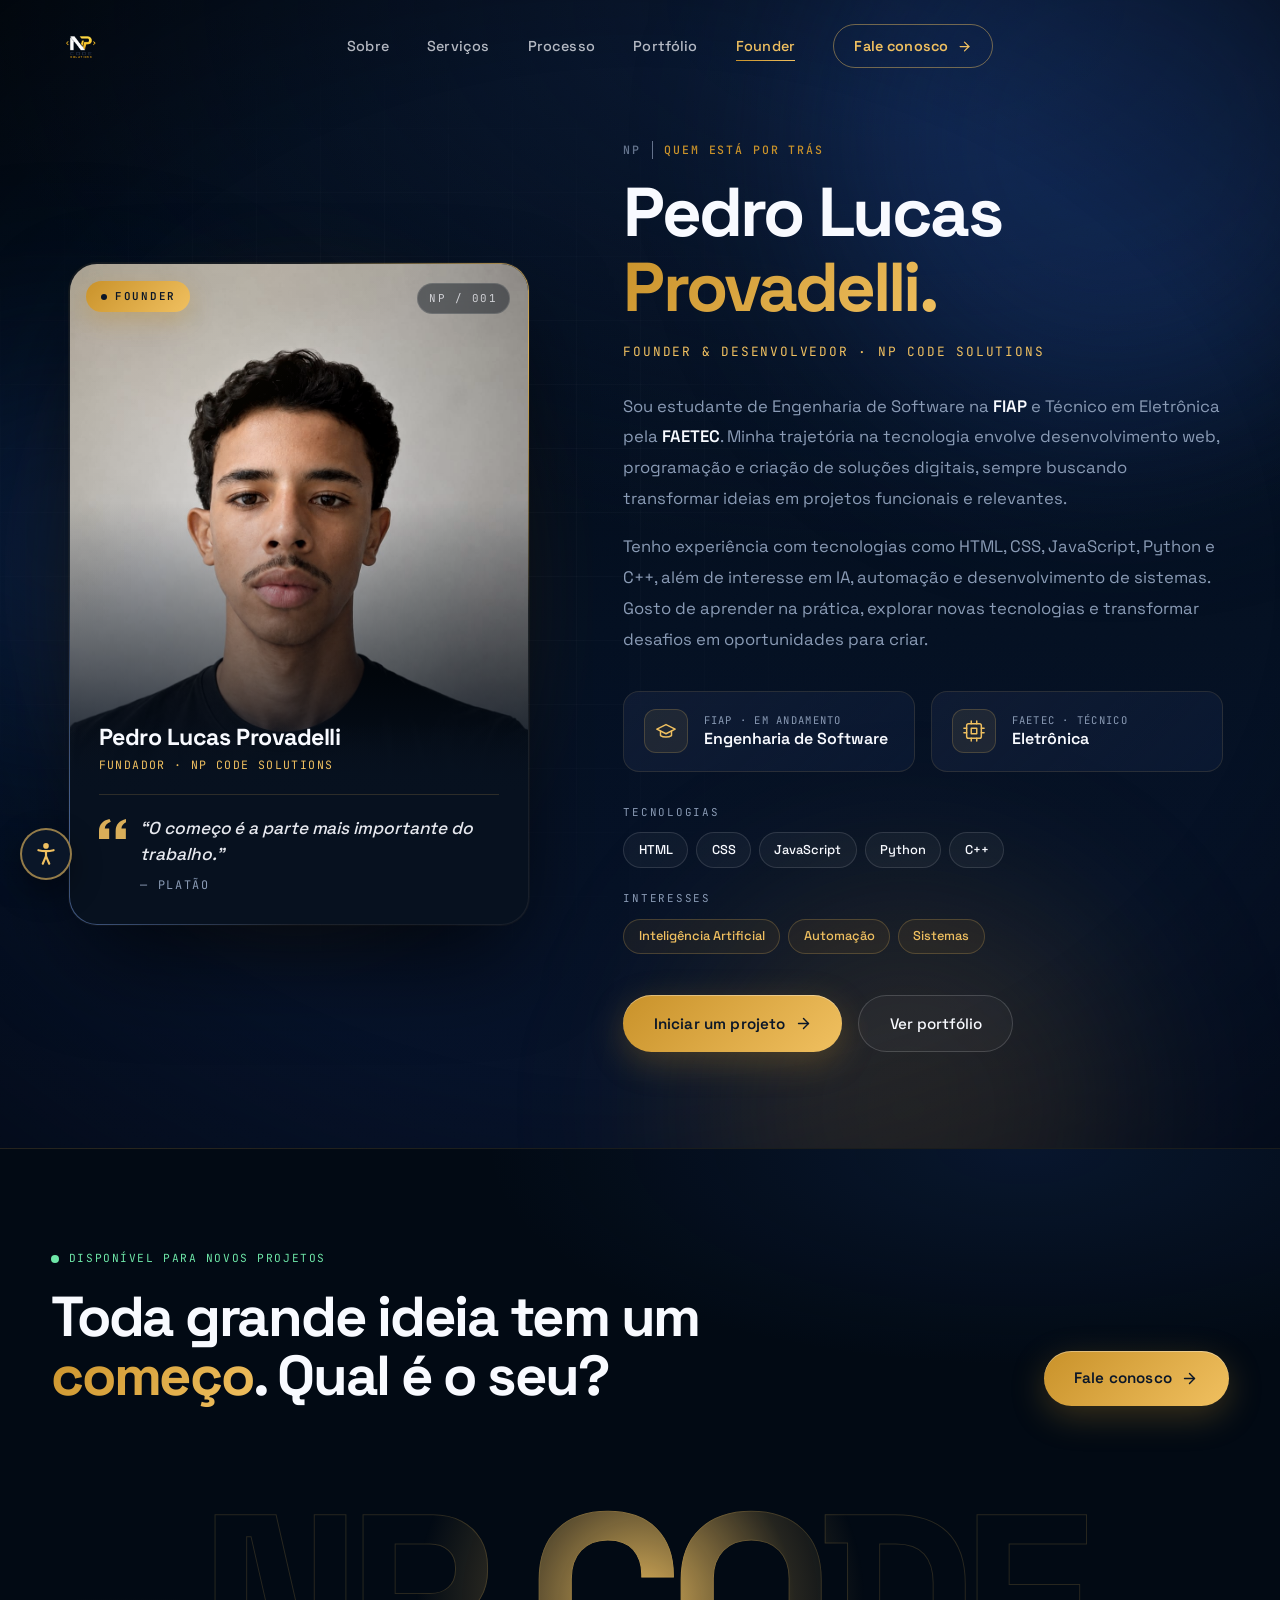
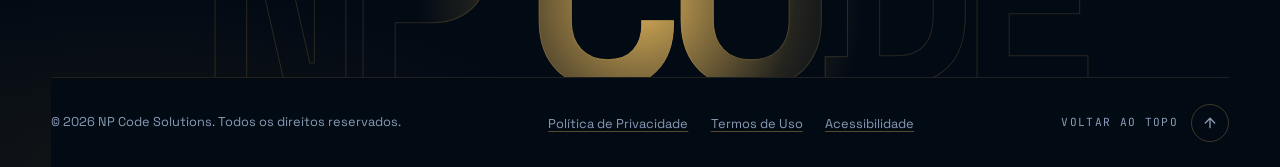
==== fundador.html @ f4e3efef "Adição da aba do fundador da marca" ====
<!DOCTYPE html>
<html lang="pt-BR">
<head>
  <meta charset="UTF-8" />
  <meta name="viewport" content="width=device-width, initial-scale=1.0" />
  <title>Founder | NP Code Solutions</title>
  <meta name="description" content="Conheça Pedro Lucas Provadelli, fundador da NP Code Solutions: estudante de Engenharia de Software na FIAP e Técnico em Eletrônica pela FAETEC." />
  <link rel="canonical" href="https://www.npcodesolutions.com.br/fundador.html" />
  <meta property="og:type" content="profile" />
  <meta property="og:locale" content="pt_BR" />
  <meta property="og:site_name" content="NP Code Solutions" />
  <meta property="og:url" content="https://www.npcodesolutions.com.br/fundador.html" />
  <meta property="og:title" content="Founder | NP Code Solutions" />
  <meta property="og:description" content="Pedro Lucas Provadelli, fundador da NP Code Solutions." />
  <meta property="og:image" content="https://www.npcodesolutions.com.br/assets/pedro.png" />
  <link rel="icon" type="image/png" href="assets/logo.png">
  <link rel="preconnect" href="https://fonts.googleapis.com" />
  <link rel="preconnect" href="https://fonts.gstatic.com" crossorigin />
  <link href="https://fonts.googleapis.com/css2?family=JetBrains+Mono:wght@400;500;600&family=Space+Grotesk:wght@300;400;500;600;700&display=swap" rel="stylesheet" />
  <meta name="theme-color" content="#020a14" />
  <link rel="stylesheet" href="style.css" />
  <script>
    /* Applies saved accessibility preferences before first paint (no flash). */
    (function () {
      try {
        var p = JSON.parse(localStorage.getItem('np-a11y') || '{}');
        var h = document.documentElement;
        if (p.scale) h.style.fontSize = p.scale + '%';
        ['contrast', 'motion', 'links', 'readable'].forEach(function (k) { if (p[k]) h.classList.add('a11y-' + k); });
      } catch (e) {}
    })();
  </script>
</head>
<body>
  <a href="#conteudo" class="skip-link">Pular para o conteúdo principal</a>

  <!-- NAV -->
  <nav id="siteNav" aria-label="Navegação principal">
    <div class="container nav-inner">
      <a href="index.html" class="nav-logo" aria-label="NP Code Solutions, página inicial">
        <img src="assets/logo branca.png" alt="" />
      </a>
      <ul class="nav-links">
        <li><a href="index.html#sobre">Sobre</a></li>
        <li><a href="index.html#servicos">Serviços</a></li>
        <li><a href="index.html#processo">Processo</a></li>
        <li><a href="index.html#portfolio">Portfólio</a></li>
        <li><a href="fundador.html" class="active" aria-current="page">Founder</a></li>
        <li>
          <a href="index.html#contato" class="nav-cta">
            Fale conosco
            <svg viewBox="0 0 24 24" fill="none" stroke="currentColor" stroke-width="2" stroke-linecap="round" stroke-linejoin="round" aria-hidden="true"><line x1="5" y1="12" x2="19" y2="12"/><polyline points="12 5 19 12 12 19"/></svg>
          </a>
        </li>
      </ul>
      <div class="nav-right">
        <button type="button" class="hamburger" id="hamburger" aria-label="Abrir menu" aria-expanded="false" aria-controls="mobileMenu">
          <span aria-hidden="true"></span><span aria-hidden="true"></span><span aria-hidden="true"></span>
        </button>
      </div>
    </div>
  </nav>

  <!-- MOBILE MENU -->
  <div class="mobile-menu" id="mobileMenu" role="dialog" aria-modal="true" aria-label="Menu de navegação">
    <a href="index.html#sobre" class="mob-link">Sobre</a>
    <a href="index.html#servicos" class="mob-link">Serviços</a>
    <a href="index.html#processo" class="mob-link">Processo</a>
    <a href="index.html#portfolio" class="mob-link">Portfólio</a>
    <a href="fundador.html" class="mob-link" aria-current="page">Founder</a>
    <a href="index.html#contato" class="mob-link mob-cta">Contato</a>
  </div>

  <main id="conteudo" tabindex="-1">
    <section class="founder" id="inicio" aria-labelledby="founderName">
      <div class="hero-bg" aria-hidden="true">
        <span class="blob blob-1"></span>
        <span class="blob blob-2"></span>
        <span class="blob blob-3"></span>
        <span class="hero-grid"></span>
        <span class="hero-noise"></span>
      </div>

      <div class="container founder-grid">
        <!-- Portrait card -->
        <div class="fd-card-wrap h-anim" id="fdCardWrap">
          <figure class="fd-card" id="fdCard">
            <div class="fd-photo">
              <img src="assets/pedro.png" alt="Retrato de Pedro Lucas Provadelli, fundador da NP Code Solutions" width="1086" height="1448" fetchpriority="high" />
              <span class="fd-shine" aria-hidden="true"></span>
            </div>
            <span class="fd-badge"><i aria-hidden="true"></i>Founder</span>
            <span class="fd-mono" aria-hidden="true">NP / 001</span>
            <figcaption class="fd-body">
              <span class="fd-plate">
                <strong>Pedro Lucas Provadelli</strong>
                <span>Fundador · NP Code Solutions</span>
              </span>
              <blockquote class="fd-quote">
                <svg class="fd-quote-mark" aria-hidden="true" focusable="false" viewBox="0 0 32 24" fill="currentColor"><path d="M0 24V14.4C0 6.6 4.3 1.8 12.4 0l1.5 3.2C9.3 4.7 7.1 7.6 6.8 11.2H12V24H0Zm19.6 0V14.4C19.6 6.6 23.9 1.8 32 0l1.5 3.2c-4.6 1.5-6.8 4.4-7.1 8H31.6V24H19.6Z"/></svg>
                <p>“O começo é a parte mais importante do trabalho.”</p>
                <cite>— Platão</cite>
              </blockquote>
            </figcaption>
          </figure>
        </div>

        <!-- Bio -->
        <div class="fd-text">
          <span class="section-label h-anim"><b>NP</b> Quem está por trás</span>
          <h1 id="founderName">
            <span class="line"><span>Pedro Lucas</span></span>
            <span class="line"><span><em class="gold">Provadelli.</em></span></span>
          </h1>
          <p class="fd-role h-anim">Founder &amp; Desenvolvedor · NP Code Solutions</p>

          <div class="fd-bio h-anim">
            <p>Sou estudante de Engenharia de Software na <strong>FIAP</strong> e Técnico em Eletrônica pela <strong>FAETEC</strong>. Minha trajetória na tecnologia envolve desenvolvimento web, programação e criação de soluções digitais, sempre buscando transformar ideias em projetos funcionais e relevantes.</p>
            <p>Tenho experiência com tecnologias como HTML, CSS, JavaScript, Python e C++, além de interesse em IA, automação e desenvolvimento de sistemas. Gosto de aprender na prática, explorar novas tecnologias e transformar desafios em oportunidades para criar.</p>
          </div>

          <ul class="fd-creds h-anim" aria-label="Formação">
            <li class="fd-cred spot">
              <span class="fd-cred-icon" aria-hidden="true"><svg viewBox="0 0 24 24" fill="none" stroke="currentColor" stroke-width="1.6" stroke-linecap="round" stroke-linejoin="round"><path d="M22 10 12 5 2 10l10 5 10-5z"/><path d="M6 12v5c3 2 9 2 12 0v-5"/></svg></span>
              <span>
                <small>FIAP · Em andamento</small>
                <strong>Engenharia de Software</strong>
              </span>
            </li>
            <li class="fd-cred spot">
              <span class="fd-cred-icon" aria-hidden="true"><svg viewBox="0 0 24 24" fill="none" stroke="currentColor" stroke-width="1.6" stroke-linecap="round" stroke-linejoin="round"><rect x="4" y="4" width="16" height="16" rx="2"/><rect x="9" y="9" width="6" height="6"/><path d="M9 1v3M15 1v3M9 20v3M15 20v3M20 9h3M20 14h3M1 9h3M1 14h3"/></svg></span>
              <span>
                <small>FAETEC · Técnico</small>
                <strong>Eletrônica</strong>
              </span>
            </li>
          </ul>

          <div class="fd-stack h-anim">
            <div>
              <span class="fd-stack-label" id="fdTechLabel">Tecnologias</span>
              <ul class="fd-tags" aria-labelledby="fdTechLabel">
                <li>HTML</li><li>CSS</li><li>JavaScript</li><li>Python</li><li>C++</li>
              </ul>
            </div>
            <div>
              <span class="fd-stack-label" id="fdInterestLabel">Interesses</span>
              <ul class="fd-tags fd-tags-alt" aria-labelledby="fdInterestLabel">
                <li>Inteligência Artificial</li><li>Automação</li><li>Sistemas</li>
              </ul>
            </div>
          </div>

          <div class="hero-actions fd-actions h-anim">
            <a href="index.html#contato" class="btn-primary magnetic">
              Iniciar um projeto
              <svg viewBox="0 0 24 24" fill="none" stroke="currentColor" stroke-width="2" stroke-linecap="round" stroke-linejoin="round" aria-hidden="true"><line x1="5" y1="12" x2="19" y2="12"/><polyline points="12 5 19 12 12 19"/></svg>
            </a>
            <a href="index.html#portfolio" class="btn-ghost magnetic">Ver portfólio</a>
          </div>
        </div>
      </div>
    </section>
  </main>

  <!-- FOOTER -->
  <footer class="site-footer fd-footer" id="siteFooter">
    <div class="container footer-cta reveal">
      <div>
        <span class="avail"><i aria-hidden="true"></i>Disponível para novos projetos</span>
        <h2>Toda grande ideia tem um <span class="gold">começo</span>. Qual é o seu?</h2>
      </div>
      <a href="index.html#contato" class="btn-primary magnetic">
        Fale conosco
        <svg viewBox="0 0 24 24" fill="none" stroke="currentColor" stroke-width="2" stroke-linecap="round" stroke-linejoin="round" aria-hidden="true"><line x1="5" y1="12" x2="19" y2="12"/><polyline points="12 5 19 12 12 19"/></svg>
      </a>
    </div>

    <div class="footer-wordmark" id="footerWordmark" aria-hidden="true">NP CODE</div>

    <div class="container footer-bottom">
      <p class="footer-copy">© 2026 NP Code Solutions. Todos os direitos reservados.</p>
      <ul class="footer-legal">
        <li><a href="index.html#politica-de-privacidade">Política de Privacidade</a></li>
        <li><a href="index.html#termos-de-uso">Termos de Uso</a></li>
        <li><button type="button" class="footer-a11y" data-open-a11y>Acessibilidade</button></li>
      </ul>
      <a href="#inicio" class="to-top">
        Voltar ao topo
        <span class="to-top-icon" aria-hidden="true"><svg aria-hidden="true" focusable="false" viewBox="0 0 24 24" fill="none" stroke="currentColor" stroke-width="2" stroke-linecap="round" stroke-linejoin="round"><line x1="12" y1="19" x2="12" y2="5"/><polyline points="5 12 12 5 19 12"/></svg></span>
      </a>
    </div>
  </footer>

  <!-- ACCESSIBILITY PANEL -->
  <div class="a11y" id="a11y">
    <button type="button" class="a11y-fab" id="a11yToggle" aria-expanded="false" aria-controls="a11yPanel" aria-label="Opções de acessibilidade">
      <svg aria-hidden="true" focusable="false" viewBox="0 0 24 24" fill="none" stroke="currentColor" stroke-width="2" stroke-linecap="round" stroke-linejoin="round"><circle cx="12" cy="4.5" r="1.6" fill="currentColor"/><path d="M5 8.5c2.3.6 4.6.9 7 .9s4.7-.3 7-.9"/><path d="M12 9.4v4.6"/><path d="m9 21 3-7 3 7"/></svg>
    </button>
    <div class="a11y-panel" id="a11yPanel" role="region" aria-labelledby="a11yTitle" hidden>
      <div class="a11y-head">
        <h2 id="a11yTitle">Acessibilidade</h2>
        <button type="button" class="a11y-close" id="a11yClose" aria-label="Fechar opções de acessibilidade">
          <svg aria-hidden="true" focusable="false" viewBox="0 0 24 24" fill="none" stroke="currentColor" stroke-width="2" stroke-linecap="round"><line x1="18" y1="6" x2="6" y2="18"/><line x1="6" y1="6" x2="18" y2="18"/></svg>
        </button>
      </div>
      <div class="a11y-group" role="group" aria-labelledby="a11yFontLabel">
        <span class="a11y-label" id="a11yFontLabel">Tamanho do texto</span>
        <div class="a11y-scale">
          <button type="button" data-a11y-scale="-1" aria-label="Diminuir texto">A−</button>
          <output id="a11yScaleValue" aria-live="polite">100%</output>
          <button type="button" data-a11y-scale="1" aria-label="Aumentar texto">A+</button>
        </div>
      </div>
      <div class="a11y-options">
        <button type="button" class="a11y-opt" data-a11y-toggle="contrast" aria-pressed="false">
          <svg aria-hidden="true" focusable="false" viewBox="0 0 24 24" fill="none" stroke="currentColor" stroke-width="2"><circle cx="12" cy="12" r="9"/><path d="M12 3v18a9 9 0 0 0 0-18z" fill="currentColor"/></svg>
          Alto contraste
        </button>
        <button type="button" class="a11y-opt" data-a11y-toggle="motion" aria-pressed="false">
          <svg aria-hidden="true" focusable="false" viewBox="0 0 24 24" fill="currentColor"><rect x="6" y="5" width="4" height="14" rx="1"/><rect x="14" y="5" width="4" height="14" rx="1"/></svg>
          Pausar animações
        </button>
        <button type="button" class="a11y-opt" data-a11y-toggle="links" aria-pressed="false">
          <svg aria-hidden="true" focusable="false" viewBox="0 0 24 24" fill="none" stroke="currentColor" stroke-width="2" stroke-linecap="round"><path d="M6 4v7a6 6 0 0 0 12 0V4"/><line x1="4" y1="21" x2="20" y2="21"/></svg>
          Destacar links
        </button>
        <button type="button" class="a11y-opt" data-a11y-toggle="readable" aria-pressed="false">
          <svg aria-hidden="true" focusable="false" viewBox="0 0 24 24" fill="none" stroke="currentColor" stroke-width="2" stroke-linecap="round"><polyline points="4 7 4 4 20 4 20 7"/><line x1="9" y1="20" x2="15" y2="20"/><line x1="12" y1="4" x2="12" y2="20"/></svg>
          Fonte legível
        </button>
      </div>
      <button type="button" class="a11y-reset" id="a11yReset">Restaurar padrão</button>
    </div>
  </div>

  <script src="script.js"></script>
</body>
</html>
---- style.css ----
/* ── TOKENS ─────────────────────────────────────────────── */
:root {
  --navy: #020a14;
  --navy-mid: #0F1F3D;
  --navy-card: #111D35;
  --white: #F8FAFF;
  --muted: #8A9BB5;
  --gold-lo: #C9922A;
  --gold-hi: #F0C060;
  --gold-grad: linear-gradient(135deg, #C9922A, #F0C060);
  --bg: var(--navy);
  --bg-card: var(--navy-card);
  --fg: var(--white);
  --fg-muted: var(--muted);
  --border: rgba(240,192,96,.12);
  --shadow: 0 24px 64px rgba(0,0,0,.45);
  --radius: 16px;
  --ease: cubic-bezier(.22,1,.36,1);
  --transition: .35s cubic-bezier(.4,0,.2,1);
  --font: 'Space Grotesk', system-ui, sans-serif;
  --mono: 'JetBrains Mono', ui-monospace, monospace;
  --focus: #F0C060;
  --danger: #FF8A8A;
  --success: #6EE7A8;
  --input-border: rgba(248,250,255,.3);
}

/* Premium alternating section theme.
   Applied to specific <section> elements to alternate white/navy bands. */
.section-light {
  --bg: #EFF3FA;
  --bg-card: #FFFFFF;
  --fg: #0A1628;
  --fg-muted: #4A5A78;
  --border: rgba(10,22,40,.10);
  --shadow: 0 24px 64px rgba(10,22,40,.12);
  /* Darker gold keeps small gold text above 4.5:1 on the light background */
  --gold-lo: #8C6212;
  --focus: #7A520A;
  --danger: #B42318;
  --success: #067647;
  --input-border: #8792A6;
  background: var(--bg);
  color: var(--fg);
}

.section-light .gold {
  background-image: linear-gradient(135deg, #8C6212, #B47E1C);
}

/* ── RESET ──────────────────────────────────────────────── */
*,
*::before,
*::after {
  box-sizing: border-box;
  margin: 0;
  padding: 0;
}

html {
  scroll-behavior: smooth;
  font-size: 16px;
  overflow-x: clip;
}

body {
  font-family: var(--font);
  background: var(--navy);
  color: var(--fg);
  line-height: 1.6;
  overflow-x: clip;
  -webkit-font-smoothing: antialiased;
}

img {
  max-width: 100%;
  display: block;
}

a {
  text-decoration: none;
  color: inherit;
}

ul {
  list-style: none;
}

::selection {
  background: rgba(240,192,96,.35);
  color: inherit;
}

/* ── UTILITIES ──────────────────────────────────────────── */
.container {
  width: min(1180px, 92vw);
  margin-inline: auto;
}

.gold {
  background: var(--gold-grad);
  -webkit-background-clip: text;
  -webkit-text-fill-color: transparent;
  background-clip: text;
  font-style: normal;
}

.sr-only {
  position: absolute !important;
  width: 1px;
  height: 1px;
  margin: -1px;
  padding: 0;
  border: 0;
  overflow: hidden;
  clip: rect(0,0,0,0);
  white-space: nowrap;
}

/* Mouse-following spotlight (JS sets --mx / --my) */
.spot {
  position: relative;
  isolation: isolate;
}

.spot::after {
  content: '';
  position: absolute;
  inset: 0;
  border-radius: inherit;
  pointer-events: none;
  background: radial-gradient(360px circle at var(--mx, 50%) var(--my, 50%), rgba(240,192,96,.13), transparent 45%);
  opacity: 0;
  transition: opacity .4s ease;
  z-index: 0;
}

.spot:hover::after {
  opacity: 1;
}

/* ── NAV ────────────────────────────────────────────────── */
#siteNav {
  position: fixed;
  top: 0;
  left: 0;
  right: 0;
  z-index: 100;
  padding: 1.5rem 0;
  background: transparent;
  border-bottom: 1px solid transparent;
  transition: background .5s var(--ease), padding .5s var(--ease), border-color .5s var(--ease), backdrop-filter .5s var(--ease);
}

#siteNav.scrolled {
  padding: .85rem 0;
  background: rgba(10,22,40,.86);
  backdrop-filter: blur(18px) saturate(140%);
  -webkit-backdrop-filter: blur(18px) saturate(140%);
  border-bottom-color: rgba(240,192,96,.12);
}

.nav-inner {
  display: flex;
  align-items: center;
  justify-content: space-between;
  gap: 2rem;
}

.nav-logo img {
  height: 40px;
  width: auto;
  transition: transform .5s var(--ease);
}

.nav-logo:hover img {
  transform: scale(1.04);
}

.nav-links {
  display: flex;
  gap: 2.4rem;
  align-items: center;
}

.nav-links a {
  position: relative;
  font-size: .9rem;
  font-weight: 500;
  letter-spacing: .01em;
  color: rgba(248,250,255,.72);
  transition: color var(--transition);
}

.nav-links a:not(.nav-cta)::after {
  content: '';
  position: absolute;
  left: 0;
  right: 0;
  bottom: -6px;
  height: 1px;
  background: var(--gold-grad);
  transform: scaleX(0);
  transition: transform .45s var(--ease);
}

.nav-links a:not(.nav-cta):hover {
  color: var(--white);
}

.nav-links a:not(.nav-cta):hover::after,
.nav-links a.active::after {
  transform: scaleX(1);
}

.nav-links a.active {
  color: var(--gold-hi);
}

.nav-cta {
  display: inline-flex;
  align-items: center;
  gap: .55rem;
  padding: .6rem 1.25rem;
  border: 1px solid rgba(240,192,96,.45);
  border-radius: 100px;
  color: var(--gold-hi) !important;
  font-weight: 600 !important;
  position: relative;
  overflow: hidden;
  isolation: isolate;
  transition: color .4s var(--ease), border-color .4s var(--ease) !important;
}

.nav-cta::before {
  content: '';
  position: absolute;
  inset: 0;
  background: var(--gold-grad);
  transform: translateY(101%);
  transition: transform .45s var(--ease);
  z-index: -1;
}

.nav-cta svg {
  width: 15px;
  height: 15px;
  transition: transform .4s var(--ease);
}

.nav-cta:hover {
  color: #0A1628 !important;
  border-color: transparent;
}

.nav-cta:hover::before {
  transform: translateY(0);
}

.nav-cta:hover svg {
  transform: translateX(3px);
}

.nav-right {
  display: flex;
  align-items: center;
  gap: 1rem;
}

/* hamburger */
.hamburger {
  display: none;
  background: none;
  border: none;
  cursor: pointer;
  flex-direction: column;
  align-items: center;
  justify-content: center;
  gap: 5px;
  width: 44px;
  height: 44px;
  border-radius: 10px;
}

.hamburger span {
  display: block;
  width: 24px;
  height: 2px;
  background: var(--white);
  border-radius: 2px;
  transition: transform var(--transition), opacity var(--transition);
}

.hamburger.open span:nth-child(1) {
  transform: translateY(7px) rotate(45deg);
}

.hamburger.open span:nth-child(2) {
  opacity: 0;
}

.hamburger.open span:nth-child(3) {
  transform: translateY(-7px) rotate(-45deg);
}

/* mobile menu */
.mobile-menu {
  display: none;
  position: fixed;
  inset: 0;
  z-index: 99;
  background: var(--navy);
  flex-direction: column;
  align-items: center;
  justify-content: center;
  gap: 2.5rem;
  opacity: 0;
  visibility: hidden;
  pointer-events: none;
  transition: opacity var(--transition), visibility 0s linear .35s;
}

.mobile-menu.open {
  opacity: 1;
  visibility: visible;
  pointer-events: all;
  transition: opacity var(--transition), visibility 0s;
}

.mobile-menu .mob-cta {
  color: var(--gold-hi);
}

.mobile-menu a {
  font-family: var(--font);
  font-size: 2rem;
  font-weight: 600;
  letter-spacing: -.02em;
  color: var(--fg-muted);
  transition: color var(--transition);
}

.mobile-menu a:hover {
  color: var(--gold-hi);
}

/* ── HERO ────────────────────────────────────────────────── */
.hero {
  position: sticky;
  top: 0;
  z-index: 0;
  min-height: 100svh;
  display: flex;
  align-items: center;
  padding: 7.5rem 0 5rem;
  overflow: hidden;
  background: #020a14;
}

/* Background layers */
.hero-bg {
  position: absolute;
  inset: 0;
  pointer-events: none;
  background:
    radial-gradient(ellipse 120% 80% at 70% 0%, #0a1a36 0%, transparent 60%),
    linear-gradient(180deg, #020a14 0%, #041022 55%, #06122a 100%);
}

/* Dims the hero as the page stack rises over it (JS sets --dim) */
.hero::after {
  content: '';
  position: absolute;
  inset: 0;
  z-index: 0;
  background: #000;
  opacity: var(--dim, 0);
  pointer-events: none;
}

.hero-bg::after {
  content: '';
  position: absolute;
  inset: 0;
  background: radial-gradient(ellipse 90% 80% at 50% 50%, transparent 55%, rgba(0,0,0,.55) 100%);
}

.blob {
  position: absolute;
  border-radius: 50%;
  filter: blur(90px);
  will-change: transform;
}

.blob-1 {
  width: 46vw;
  height: 46vw;
  right: -10vw;
  top: -12vw;
  background: rgba(34,78,160,.30);
  animation: drift1 22s ease-in-out infinite alternate;
}

.blob-2 {
  width: 34vw;
  height: 34vw;
  right: 12vw;
  bottom: -14vw;
  background: rgba(201,146,42,.16);
  animation: drift2 26s ease-in-out infinite alternate;
}

.blob-3 {
  width: 30vw;
  height: 30vw;
  left: -10vw;
  top: 30%;
  background: rgba(20,50,110,.28);
  animation: drift3 30s ease-in-out infinite alternate;
}

@keyframes drift1 {
  to { transform: translate(-8vw, 6vw) scale(1.1); }
}

@keyframes drift2 {
  to { transform: translate(-6vw, -8vw) scale(1.15); }
}

@keyframes drift3 {
  to { transform: translate(8vw, -4vw) scale(.9); }
}

.hero-grid {
  position: absolute;
  inset: 0;
  background-image:
    linear-gradient(rgba(255,255,255,.04) 1px, transparent 1px),
    linear-gradient(90deg, rgba(255,255,255,.04) 1px, transparent 1px);
  background-size: 64px 64px;
  -webkit-mask-image: radial-gradient(ellipse 55% 60% at 70% 45%, #000 0%, transparent 75%);
  mask-image: radial-gradient(ellipse 55% 60% at 70% 45%, #000 0%, transparent 75%);
}

.hero-noise {
  position: absolute;
  inset: 0;
  opacity: .06;
  mix-blend-mode: overlay;
  background-image: url("data:image/svg+xml,%3Csvg xmlns='http://www.w3.org/2000/svg' width='160' height='160'%3E%3Cfilter id='n'%3E%3CfeTurbulence type='fractalNoise' baseFrequency='.85' numOctaves='3' stitchTiles='stitch'/%3E%3C/filter%3E%3Crect width='100%25' height='100%25' filter='url(%23n)'/%3E%3C/svg%3E");
}

.hero-content {
  position: relative;
  z-index: 1;
  display: grid;
  grid-template-columns: 1.02fr 1fr;
  gap: clamp(2rem, 5vw, 5rem);
  align-items: center;
  will-change: transform, opacity;
}

.hero-text {
  text-align: left;
}

.hero-eyebrow {
  display: inline-flex;
  align-items: center;
  gap: .6rem;
  font-family: var(--mono);
  font-size: .72rem;
  font-weight: 500;
  letter-spacing: .14em;
  text-transform: uppercase;
  color: var(--gold-hi);
  padding: .45rem .95rem;
  margin-bottom: 1.8rem;
  border: 1px solid rgba(240,192,96,.2);
  border-radius: 100px;
  background: rgba(240,192,96,.05);
}

.hero-eyebrow::before {
  content: '';
  width: 6px;
  height: 6px;
  border-radius: 50%;
  background: var(--gold-hi);
  box-shadow: 0 0 0 0 rgba(240,192,96,.6);
  animation: ping 2s infinite;
}

@keyframes ping {
  0% { box-shadow: 0 0 0 0 rgba(240,192,96,.55); }
  70% { box-shadow: 0 0 0 8px rgba(240,192,96,0); }
  100% { box-shadow: 0 0 0 0 rgba(240,192,96,0); }
}

@keyframes pulse {
  0%, 100% { opacity: 1; }
  50% { opacity: .3; }
}

h1 {
  font-family: var(--font);
  font-size: clamp(2.6rem, 5.4vw, 4.8rem);
  font-weight: 700;
  line-height: 1.02;
  letter-spacing: -.04em;
  margin-bottom: 1.4rem;
}

h1 .line {
  display: block;
  overflow: hidden;
  padding-bottom: .06em;
}

h1 .line > span {
  display: inline-block;
  transform: translateY(110%);
  animation: lineUp 1.1s var(--ease) forwards;
}

h1 .line:nth-child(2) > span {
  animation-delay: .12s;
}

h1 .line:nth-child(3) > span {
  animation-delay: .24s;
}

@keyframes lineUp {
  to { transform: translateY(0); }
}

.h-anim {
  opacity: 0;
  transform: translateY(22px);
  animation: fadeUp 1s var(--ease) forwards;
}

.hero-eyebrow.h-anim { animation-delay: 0s; }
.hero-scramble.h-anim { animation-delay: .35s; }
.hero-sub.h-anim { animation-delay: .45s; }
.hero-actions.h-anim { animation-delay: .55s; }
.hero-stats.h-anim { animation-delay: .65s; }
.hero-visual.h-anim { animation-delay: .4s; }

@keyframes fadeUp {
  to { opacity: 1; transform: none; }
}

/* Scramble text (port of motion-scramble-text) */
.hero-scramble {
  display: flex;
  align-items: baseline;
  flex-wrap: wrap;
  gap: .6rem;
  margin-bottom: 1.6rem;
  font-size: clamp(1.05rem, 1.6vw, 1.35rem);
}

.scr-prefix {
  color: rgba(248,250,255,.6);
  font-weight: 400;
}

.scramble {
  font-family: var(--mono);
  font-weight: 600;
  color: var(--gold-hi);
  letter-spacing: -.01em;
  text-shadow: 0 0 24px rgba(240,192,96,.35);
  white-space: pre;
}

.scr-caret {
  display: inline-block;
  width: .55em;
  height: 1.1em;
  margin-left: -.35rem;
  background: var(--gold-hi);
  transform: translateY(.18em);
  animation: blink 1s steps(1) infinite;
}

@keyframes blink {
  50% { opacity: 0; }
}

.hero-sub {
  font-size: 1.08rem;
  color: rgba(248,250,255,.62);
  max-width: 470px;
  margin-bottom: 2.4rem;
  line-height: 1.75;
}

.hero-actions {
  display: flex;
  gap: 1rem;
  flex-wrap: wrap;
}

/* Buttons */
.btn-primary {
  display: inline-flex;
  align-items: center;
  justify-content: center;
  gap: .6rem;
  padding: .95rem 1.9rem;
  background: var(--gold-grad);
  color: #0A1628;
  font-family: var(--font);
  font-weight: 600;
  font-size: .95rem;
  letter-spacing: .01em;
  border: none;
  border-radius: 100px;
  cursor: pointer;
  position: relative;
  overflow: hidden;
  isolation: isolate;
  transition: transform .35s var(--ease), box-shadow .4s var(--ease);
  box-shadow: 0 10px 34px rgba(201,146,42,.28), inset 0 1px 0 rgba(255,255,255,.35);
}

.btn-primary::after {
  content: '';
  position: absolute;
  top: 0;
  bottom: 0;
  width: 60%;
  left: -80%;
  background: linear-gradient(105deg, transparent, rgba(255,255,255,.55), transparent);
  transform: skewX(-18deg);
  transition: left .8s var(--ease);
  z-index: -1;
}

.btn-primary svg {
  width: 17px;
  height: 17px;
  transition: transform .4s var(--ease);
}

.btn-primary:hover {
  box-shadow: 0 18px 44px rgba(201,146,42,.45), inset 0 1px 0 rgba(255,255,255,.35);
}

.btn-primary:hover::after {
  left: 130%;
}

.btn-primary:hover svg {
  transform: translateX(4px);
}

.btn-ghost {
  display: inline-flex;
  align-items: center;
  padding: .95rem 1.9rem;
  background: rgba(255,255,255,.03);
  color: var(--fg);
  font-weight: 500;
  font-size: .95rem;
  border: 1px solid rgba(255,255,255,.16);
  border-radius: 100px;
  cursor: pointer;
  backdrop-filter: blur(8px);
  transition: border-color .4s var(--ease), background .4s var(--ease), color .4s var(--ease), transform .35s var(--ease);
}

.btn-ghost:hover {
  border-color: rgba(240,192,96,.6);
  background: rgba(240,192,96,.08);
  color: var(--gold-hi);
}

.hero-stats {
  display: flex;
  gap: 2.4rem;
  margin-top: 2.8rem;
  padding-top: 1.8rem;
  border-top: 1px solid rgba(255,255,255,.08);
}

.stat {
  transition: transform .4s var(--ease);
}

.stat:hover {
  transform: translateY(-3px);
}

.stat span {
  display: block;
  font-size: 1.7rem;
  font-weight: 700;
  letter-spacing: -.03em;
  background: var(--gold-grad);
  -webkit-background-clip: text;
  -webkit-text-fill-color: transparent;
  background-clip: text;
}

.stat small {
  font-size: .78rem;
  color: rgba(248,250,255,.5);
  font-weight: 400;
}

/* ── HERO VISUAL: código vira site ── */
.hero-visual {
  position: relative;
  perspective: 1400px;
  height: 565px;
}

.hv-glow {
  position: absolute;
  inset: 12% 6% 6% 14%;
  background: radial-gradient(closest-side, rgba(240,192,96,.22), rgba(34,78,160,.18) 55%, transparent);
  filter: blur(40px);
  animation: glowPulse 6s ease-in-out infinite alternate;
}

@keyframes glowPulse {
  to { opacity: .6; transform: scale(1.08); }
}

.hv-stage {
  position: absolute;
  inset: 0;
  transform-style: preserve-3d;
  will-change: transform;
  transition: opacity .6s ease;
}

.hv-stage.resetting .hv-code,
.hv-stage.resetting .hb,
.hv-stage.resetting .hv-chip {
  opacity: 0 !important;
  transition: opacity .5s ease;
}

.hv-dots {
  display: inline-flex;
  gap: 6px;
}

.hv-dots i {
  width: 10px;
  height: 10px;
  border-radius: 50%;
  background: #ff5f57;
}

.hv-dots i:nth-child(2) { background: #febc2e; }
.hv-dots i:nth-child(3) { background: #28c840; }

.hv-editor {
  position: absolute;
  top: 0;
  left: 0;
  width: 90%;
  background: linear-gradient(180deg, rgba(17,29,53,.92), rgba(9,18,36,.94));
  border: 1px solid rgba(255,255,255,.08);
  border-radius: 16px;
  box-shadow: 0 40px 90px rgba(0,0,0,.55), inset 0 1px 0 rgba(255,255,255,.06);
  backdrop-filter: blur(12px);
  overflow: hidden;
  transform: translateZ(0);
}

.hv-bar {
  display: flex;
  align-items: center;
  gap: 1rem;
  padding: .75rem 1rem;
  border-bottom: 1px solid rgba(255,255,255,.06);
  background: rgba(255,255,255,.02);
}

.hv-tab {
  font-family: var(--mono);
  font-size: .72rem;
  color: rgba(248,250,255,.75);
  padding: .25rem .7rem;
  border-radius: 6px;
  background: rgba(255,255,255,.05);
  border-bottom: 1px solid var(--gold-hi);
}

.hv-live {
  margin-left: auto;
  display: inline-flex;
  align-items: center;
  gap: .4rem;
  font-family: var(--mono);
  font-size: .66rem;
  color: #6ee7a8;
  letter-spacing: .06em;
  text-transform: uppercase;
}

.hv-live i {
  width: 6px;
  height: 6px;
  border-radius: 50%;
  background: #6ee7a8;
  animation: pulse 1.6s infinite;
}

.hv-code {
  font-family: var(--mono);
  font-size: .78rem;
  line-height: 1.75;
  padding: 1rem 1rem 2.4rem 0;
  min-height: 360px;
  color: rgba(248,250,255,.85);
  counter-reset: ln;
  white-space: pre;
  overflow: hidden;
  transition: opacity .5s ease;
}

.hv-code .ln {
  display: block;
  counter-increment: ln;
  padding-left: 3.2rem;
  position: relative;
}

.hv-code .ln::before {
  content: counter(ln);
  position: absolute;
  left: 0;
  width: 2.2rem;
  text-align: right;
  color: rgba(248,250,255,.22);
}

.hv-code .ln.current {
  background: linear-gradient(90deg, rgba(240,192,96,.07), transparent 80%);
}

.tk-tag { color: #F0C060; }
.tk-attr { color: #8ab4ff; }
.tk-p { color: rgba(248,250,255,.45); }
.tk-str { color: #7fe0b5; }
.tk-txt { color: rgba(248,250,255,.9); }

.hv-caret {
  display: inline-block;
  width: 7px;
  height: 1.05em;
  background: var(--gold-hi);
  vertical-align: -2px;
  margin-left: 1px;
  animation: blink 1s steps(1) infinite;
}

.hv-browser {
  position: absolute;
  right: 0;
  top: 345px;
  width: 70%;
  background: #f5f7fb;
  border-radius: 14px;
  overflow: hidden;
  box-shadow: 0 50px 100px rgba(0,0,0,.6), 0 0 0 1px rgba(255,255,255,.1);
  transform: translateZ(60px);
}

.hv-bbar {
  display: flex;
  align-items: center;
  gap: .8rem;
  padding: .55rem .8rem;
  background: #e6ebf3;
}

.hv-bbar .hv-dots i {
  width: 8px;
  height: 8px;
}

.hv-url {
  flex: 1;
  display: inline-flex;
  align-items: center;
  gap: .35rem;
  font-family: var(--mono);
  font-size: .64rem;
  color: #4A5A78;
  background: #fff;
  border-radius: 100px;
  padding: .2rem .7rem;
}

.hv-url svg {
  width: 10px;
  height: 10px;
  color: #2a9d63;
}

.hv-page {
  padding: .8rem 1rem 1rem;
  min-height: 170px;
  background:
    radial-gradient(circle at 90% 10%, rgba(240,192,96,.18), transparent 45%),
    #fbfcfe;
}

.hb {
  opacity: 0;
  transform: translateY(10px) scale(.96);
  transform-origin: left center;
  transition: opacity .6s var(--ease), transform .7s var(--ease);
}

.hb.built {
  opacity: 1;
  transform: none;
}

.hb-nav {
  display: flex;
  align-items: center;
  justify-content: space-between;
  margin-bottom: .85rem;
}

.hb-logo {
  font-size: .62rem;
  font-weight: 700;
  color: #0A1628;
  padding-left: 14px;
  position: relative;
}

.hb-logo::before {
  content: '';
  position: absolute;
  left: 0;
  top: 50%;
  width: 9px;
  height: 9px;
  border-radius: 3px;
  background: var(--gold-grad);
  transform: translateY(-50%);
}

.hb-links {
  display: flex;
  gap: 6px;
}

.hb-links i {
  width: 20px;
  height: 4px;
  border-radius: 4px;
  background: #cfd7e4;
}

.hb-title {
  font-size: 1.05rem;
  font-weight: 700;
  letter-spacing: -.03em;
  color: #0A1628;
  margin-bottom: .45rem;
}

.hb-text {
  display: grid;
  gap: 5px;
  margin-bottom: .75rem;
}

.hb-text i {
  height: 5px;
  border-radius: 4px;
  background: #d9e0ea;
  width: 78%;
}

.hb-text i:nth-child(2) { width: 56%; }

.hb-btn {
  display: inline-block;
  font-size: .6rem;
  font-weight: 600;
  color: #0A1628;
  background: var(--gold-grad);
  padding: .35rem .8rem;
  border-radius: 100px;
  margin-bottom: .8rem;
  position: relative;
  overflow: hidden;
  box-shadow: 0 6px 16px rgba(201,146,42,.35);
}

.hb-btn.built::after {
  content: '';
  position: absolute;
  inset: 0;
  background: linear-gradient(105deg, transparent 30%, rgba(255,255,255,.7) 50%, transparent 70%);
  animation: btnShine 2.4s ease-in-out infinite;
}

@keyframes btnShine {
  from { transform: translateX(-120%); }
  60%, to { transform: translateX(120%); }
}

.hb-cards {
  display: grid;
  grid-template-columns: repeat(3, 1fr);
  gap: 6px;
}

.hb-cards i {
  height: 34px;
  border-radius: 6px;
  background: linear-gradient(135deg, #0F1F3D, #1a3060);
}

.hb-cards i:nth-child(2) { background: linear-gradient(135deg, #1a3060, #2b4a86); }
.hb-cards i:nth-child(3) { background: var(--gold-grad); opacity: .85; }

.hv-chip {
  position: absolute;
  display: inline-flex;
  align-items: center;
  gap: .45rem;
  font-size: .78rem;
  font-weight: 500;
  color: var(--white);
  padding: .55rem .95rem;
  border-radius: 100px;
  background: rgba(17,29,53,.8);
  border: 1px solid rgba(240,192,96,.3);
  box-shadow: 0 16px 40px rgba(0,0,0,.45);
  backdrop-filter: blur(10px);
  opacity: 0;
  transform: translateY(12px) translateZ(90px) scale(.9);
  transition: opacity .6s var(--ease), transform .7s var(--ease);
  white-space: nowrap;
}

.hv-chip b {
  color: var(--gold-hi);
  font-weight: 600;
}

.hv-chip.show {
  opacity: 1;
  transform: translateY(0) translateZ(90px) scale(1);
}

.chip-1 { top: -18px; right: -8px; }
.chip-2 { top: 380px; left: -12px; }
.chip-3 { bottom: 4px; left: 12%; }

.hv-chip.show.chip-1 { animation: float 5s ease-in-out infinite; }
.hv-chip.show.chip-2 { animation: float 6s ease-in-out .6s infinite; }
.hv-chip.show.chip-3 { animation: float 5.5s ease-in-out 1.2s infinite; }

@keyframes float {
  0%, 100% { translate: 0 0; }
  50% { translate: 0 -8px; }
}

.scroll-hint {
  position: absolute;
  left: max(4vw, calc((100vw - 1180px) / 2));
  bottom: 2rem;
  z-index: 1;
  display: inline-flex;
  align-items: center;
  gap: .8rem;
  font-family: var(--mono);
  font-size: .68rem;
  letter-spacing: .14em;
  text-transform: uppercase;
  color: rgba(248,250,255,.62);
  transition: color .3s ease;
}

.scroll-hint:hover {
  color: var(--gold-hi);
}

.scroll-line {
  position: relative;
  width: 1px;
  height: 36px;
  background: rgba(255,255,255,.15);
  overflow: hidden;
}

.scroll-line::after {
  content: '';
  position: absolute;
  left: 0;
  top: -40%;
  width: 1px;
  height: 40%;
  background: var(--gold-hi);
  animation: scrollDrop 1.8s var(--ease) infinite;
}

@keyframes scrollDrop {
  to { top: 100%; }
}

/* ── PAGE STACK (sections rise over the hero) ────────────── */
.page-stack {
  position: relative;
  z-index: 2;
  background: var(--navy);
  border-radius: 28px 28px 0 0;
  overflow: hidden;
  box-shadow: 0 -30px 80px -10px rgba(0,0,0,.65);
}

/* ── SECTION BASE ───────────────────────────────────────── */
section {
  padding: 7rem 0;
  scroll-margin-top: 60px;
}

.section-label {
  display: inline-flex;
  align-items: center;
  gap: .7rem;
  font-family: var(--mono);
  font-size: .72rem;
  font-weight: 500;
  letter-spacing: .16em;
  text-transform: uppercase;
  color: var(--gold-lo);
  margin-bottom: 1.1rem;
}

.section-label b {
  font-weight: 600;
  color: var(--fg-muted);
  padding-right: .7rem;
  border-right: 1px solid currentColor;
  opacity: .7;
}

.section-title {
  font-family: var(--font);
  font-size: clamp(2rem, 4vw, 3.2rem);
  font-weight: 700;
  line-height: 1.08;
  letter-spacing: -.035em;
  margin-bottom: 1rem;
}

.section-sub {
  color: var(--fg-muted);
  max-width: 540px;
  font-size: 1.02rem;
  line-height: 1.8;
}

.text-center {
  text-align: center;
}

.text-center .section-sub {
  margin-inline: auto;
}

.divider {
  width: 64px;
  height: 1px;
  background: var(--gold-grad);
  margin: 1.2rem 0 2.2rem;
  transform: scaleX(0);
  transform-origin: left;
  transition: transform 1.1s var(--ease) .35s;
}

.divider.center {
  margin-inline: auto;
  transform-origin: center;
}

.reveal.visible .divider {
  transform: scaleX(1);
}

/* ── ABOUT ───────────────────────────────────────────────── */
#sobre {
  position: relative;
  overflow: hidden;
}

.about-canvas {
  position: absolute;
  inset: 0;
  width: 100%;
  height: 100%;
  pointer-events: none;
  z-index: 0;
}

#sobre .container {
  position: relative;
  z-index: 1;
}

.about-stack {
  margin-top: 3.5rem;
  text-align: center;
}

.about-stack-label {
  display: block;
  font-family: var(--mono);
  font-size: .7rem;
  font-weight: 500;
  letter-spacing: .14em;
  text-transform: uppercase;
  color: var(--fg-muted);
  margin-bottom: 1rem;
}

.about-marquee {
  overflow: hidden;
  padding: .4rem 0;
  -webkit-mask-image: linear-gradient(90deg, transparent, #000 8%, #000 92%, transparent);
  mask-image: linear-gradient(90deg, transparent, #000 8%, #000 92%, transparent);
}

.about-tags-track {
  display: flex;
  gap: .7rem;
  width: max-content;
  animation: marquee 26s linear infinite;
}

.about-marquee:hover .about-tags-track {
  animation-play-state: paused;
}

.about-tags-track .service-tag {
  margin-top: 0;
  padding: .55rem 1.1rem;
  font-size: .74rem;
  border: 1px solid rgba(201,146,42,.18);
  cursor: default;
  transition: background .35s var(--ease), color .35s var(--ease), transform .35s var(--ease), box-shadow .35s var(--ease);
}

.about-tags-track .service-tag:hover {
  background: var(--gold-grad);
  color: #0A1628;
  transform: translateY(-3px);
  box-shadow: 0 10px 24px rgba(201,146,42,.3);
}

@keyframes marquee {
  from { transform: translateX(0); }
  to { transform: translateX(-50%); }
}

/* ── SERVICES (port of ServiceCarousel) ─────────────────── */
.svc-head {
  display: flex;
  justify-content: space-between;
  align-items: flex-end;
  gap: 2rem;
  flex-wrap: wrap;
}

.svc-head .section-sub {
  margin-bottom: 2.2rem;
}

.svc-carousel {
  position: relative;
  margin-top: 1.5rem;
  outline: none;
}

.svc-carousel:focus-visible {
  box-shadow: 0 0 0 2px rgba(240,192,96,.4);
  border-radius: 28px;
}

.svc-viewport {
  overflow: hidden;
  touch-action: pan-y;
  cursor: grab;
}

.svc-viewport.dragging {
  cursor: grabbing;
}

.svc-track {
  display: flex;
  margin-left: -1rem;
  will-change: transform;
}

.svc-track.animate {
  transition: transform .7s var(--ease);
}

.svc-item {
  flex: 0 0 100%;
  min-width: 0;
  padding-left: 1rem;
  user-select: none;
}

@media (min-width: 768px) {
  .svc-item { flex-basis: 50%; }
}

@media (min-width: 1024px) {
  .svc-item { flex-basis: 33.3333%; }
}

.svc-card {
  position: relative;
  height: 450px;
  display: flex;
  flex-direction: column;
  justify-content: space-between;
  padding: 2rem;
  margin: .25rem;
  border-radius: 24px;
  overflow: hidden;
  color: var(--white);
  border: 1px solid rgba(255,255,255,.07);
  opacity: 0;
  transform: translateY(50px);
  transition: opacity .5s ease, transform .5s ease;
  transition-delay: calc(var(--i, 0) * .1s);
}

.svc-carousel.in .svc-card {
  opacity: 1;
  transform: none;
}

.svc-carousel.in .svc-card.settled {
  transition: transform .5s var(--ease), border-color .4s ease, box-shadow .5s var(--ease);
  transition-delay: 0s;
}

.svc-carousel.in .svc-card.settled:hover {
  transform: translateY(-6px);
  border-color: rgba(240,192,96,.35);
  box-shadow: 0 30px 60px rgba(0,0,0,.45);
}

/* readability overlay */
.svc-card::before {
  content: '';
  position: absolute;
  inset: 0;
  background: linear-gradient(to top, rgba(2,10,20,.35), transparent 60%);
  pointer-events: none;
  z-index: 0;
}

.svc-card > * {
  position: relative;
  z-index: 1;
}

.g1 { background: linear-gradient(to right, #1B2A4A, #3A2C12); }
.g2 { background: linear-gradient(to right, #0F2447, #1B3D6E); }
.g3 { background: linear-gradient(to right, #0E2A33, #134540); }
.g4 { background: linear-gradient(to right, #1C1A42, #2E2866); }
.g5 { background: linear-gradient(to right, #2A1E0E, #4A3410); }
.g6 { background: linear-gradient(to right, #151C2B, #26334E); }

.svc-top {
  display: flex;
  flex-direction: column;
  align-items: flex-start;
}

.svc-num {
  font-family: var(--mono);
  font-size: .82rem;
  color: rgba(248,250,255,.5);
  margin-bottom: 2rem;
}

.svc-icon {
  width: 48px;
  height: 48px;
  color: var(--white);
  transition: color .45s var(--ease), transform .6s var(--ease);
}

.svc-card:hover .svc-icon {
  color: var(--gold-hi);
  transform: scale(1.12) rotate(-6deg);
}

.svc-body h3 {
  font-size: 1.1rem;
  font-weight: 600;
  text-transform: uppercase;
  letter-spacing: .08em;
  margin-bottom: .6rem;
}

.svc-body p {
  font-size: .9rem;
  line-height: 1.7;
  color: rgba(248,250,255,.72);
}

.svc-body .service-tag {
  background: rgba(255,255,255,.08);
  color: var(--gold-hi);
}

.svc-nav {
  position: absolute;
  top: 50%;
  z-index: 5;
  width: 44px;
  height: 44px;
  border-radius: 50%;
  display: flex;
  align-items: center;
  justify-content: center;
  border: 0;
  cursor: pointer;
  color: var(--white);
  background: rgba(248,250,255,.12);
  backdrop-filter: blur(10px);
  transform: translateY(-50%);
  transition: background .35s var(--ease), color .35s var(--ease), transform .35s var(--ease);
}

.svc-nav svg {
  width: 18px;
  height: 18px;
  transition: transform .35s var(--ease);
}

.svc-nav:hover {
  background: var(--gold-grad);
  color: #0A1628;
  transform: translateY(-50%) scale(1.08);
}

.svc-next { right: -1.35rem; }
.svc-prev { left: -1.35rem; }

.svc-next:hover svg { transform: translateX(2px); }
.svc-prev:hover svg { transform: translateX(-2px); }

.service-tag {
  display: inline-block;
  margin-top: 1.2rem;
  font-size: .7rem;
  font-weight: 600;
  letter-spacing: .08em;
  text-transform: uppercase;
  color: var(--gold-lo);
  background: rgba(201,146,42,.08);
  padding: .3rem .8rem;
  border-radius: 100px;
}

/* ── PROCESS ─────────────────────────────────────────────── */
.process-steps {
  display: grid;
  grid-template-columns: repeat(4, 1fr);
  gap: 0;
  margin-top: 3.5rem;
  position: relative;
}

.process-steps::before {
  content: '';
  position: absolute;
  top: 28px;
  left: 12.5%;
  right: 12.5%;
  height: 1px;
  background: linear-gradient(90deg, var(--gold-lo), var(--gold-hi), var(--gold-lo));
  opacity: .45;
  z-index: 0;
  transform: scaleX(0);
  transform-origin: left;
  transition: transform 1.6s var(--ease) .3s;
}

.process-steps.visible::before {
  transform: scaleX(1);
}

.step {
  text-align: center;
  padding: 0 1.5rem;
  position: relative;
  z-index: 1;
}

.step-num {
  position: relative;
  width: 56px;
  height: 56px;
  border-radius: 50%;
  background: var(--bg);
  border: 1px solid var(--gold-lo);
  display: flex;
  align-items: center;
  justify-content: center;
  margin: 0 auto 1.4rem;
  font-family: var(--mono);
  font-size: .9rem;
  font-weight: 600;
  color: var(--gold-lo);
  transition: background .45s var(--ease), color .45s var(--ease), transform .5s var(--ease), box-shadow .45s var(--ease);
}

.step-num::after {
  content: '';
  position: absolute;
  inset: -8px;
  border-radius: 50%;
  border: 1px dashed rgba(201,146,42,.55);
  opacity: 0;
  transform: scale(.8);
  transition: opacity .4s ease, transform .5s var(--ease);
}

.step:hover .step-num {
  background: var(--gold-grad);
  color: #0A1628;
  transform: translateY(-4px);
  box-shadow: 0 14px 30px rgba(201,146,42,.3);
}

.step:hover .step-num::after {
  opacity: 1;
  transform: scale(1);
  animation: spin 8s linear infinite;
}

@keyframes spin {
  to { rotate: 360deg; }
}

.step h4 {
  font-size: 1.05rem;
  font-weight: 600;
  letter-spacing: -.01em;
  margin-bottom: .5rem;
  transition: color .35s ease;
}

.step:hover h4 {
  color: var(--gold-lo);
}

.step p {
  font-size: .86rem;
  color: var(--fg-muted);
  line-height: 1.7;
}

/* ── PORTFOLIO (marquee + shine) ─────────────────────────── */
#portfolio {
  overflow: hidden;
}

.work-head {
  display: flex;
  justify-content: space-between;
  align-items: flex-end;
  gap: 1.5rem;
  flex-wrap: wrap;
}

.work-hint {
  font-family: var(--mono);
  font-size: .7rem;
  letter-spacing: .1em;
  text-transform: uppercase;
  color: var(--fg-muted);
  margin-bottom: 2.4rem;
}

.work-marquee {
  position: relative;
  margin-top: 1.5rem;
  padding: 1.5rem 0 1rem;
  overflow: hidden;
  cursor: grab;
  touch-action: pan-y;
  -webkit-mask-image: linear-gradient(90deg, transparent, #000 7%, #000 93%, transparent);
  mask-image: linear-gradient(90deg, transparent, #000 7%, #000 93%, transparent);
}

.work-marquee.dragging {
  cursor: grabbing;
}

.work-track {
  display: flex;
  gap: 1.5rem;
  width: max-content;
  will-change: transform;
}

.work-card {
  --glow: 0;
  flex: 0 0 auto;
  width: clamp(290px, 34vw, 520px);
  display: block;
  border-radius: 20px;
  background: var(--bg-card);
  border: 1px solid rgba(240,192,96, calc(.08 + var(--glow) * .35));
  box-shadow: 0 30px 70px rgba(0,0,0, calc(.2 + var(--glow) * .3)), 0 0 calc(var(--glow) * 40px) rgba(240,192,96, calc(var(--glow) * .12));
  overflow: hidden;
  user-select: none;
  -webkit-user-drag: none;
  transition: transform .5s var(--ease);
}

.work-card:hover {
  transform: translateY(-8px);
}

.work-img {
  --s: -50%;
  position: relative;
  aspect-ratio: 16 / 10;
  overflow: hidden;
  background: linear-gradient(135deg, #0F1F3D, #1a3060);
}

.work-img img {
  position: absolute;
  inset: 0;
  width: 100%;
  height: 100%;
  object-fit: cover;
  object-position: top;
  pointer-events: none;
  filter: brightness(calc(.78 + var(--glow) * .26)) saturate(calc(.85 + var(--glow) * .25));
  transition: opacity 1.1s ease, transform 1.2s var(--ease);
}

.work-img img + img {
  opacity: 0;
}

.work-img.alt img:first-child {
  opacity: 0;
}

.work-img.alt img + img {
  opacity: 1;
}

.work-card:hover .work-img img {
  transform: scale(1.05);
}

/* Light band sweeps across the image as the card crosses the screen centre */
.work-img::after {
  content: '';
  position: absolute;
  inset: 0;
  pointer-events: none;
  background: linear-gradient(105deg,
    transparent calc(var(--s) - 14%),
    rgba(255,244,214,.10) calc(var(--s) - 6%),
    rgba(255,244,214,.55) var(--s),
    rgba(255,244,214,.10) calc(var(--s) + 6%),
    transparent calc(var(--s) + 14%));
  mix-blend-mode: screen;
}

.work-img::before {
  content: '';
  position: absolute;
  inset: 0;
  z-index: 1;
  pointer-events: none;
  background: linear-gradient(to top, rgba(2,10,20,.45), transparent 50%);
}

.work-meta {
  display: flex;
  align-items: center;
  justify-content: space-between;
  gap: 1rem;
  padding: 1.3rem 1.5rem 1.4rem;
}

.work-idx {
  font-family: var(--mono);
  font-size: .7rem;
  color: var(--gold-lo);
}

.work-meta h3 {
  font-size: 1.1rem;
  font-weight: 600;
  letter-spacing: -.02em;
  margin: .15rem 0 .2rem;
}

.work-meta p {
  font-size: .85rem;
  color: var(--fg-muted);
}

.work-arrow {
  flex-shrink: 0;
  width: 42px;
  height: 42px;
  border-radius: 50%;
  display: flex;
  align-items: center;
  justify-content: center;
  border: 1px solid rgba(240,192,96,.3);
  color: var(--gold-hi);
  transition: background .4s var(--ease), color .4s var(--ease), transform .5s var(--ease);
}

.work-arrow svg {
  width: 16px;
  height: 16px;
}

.work-card:hover .work-arrow {
  background: var(--gold-grad);
  color: #0A1628;
  transform: rotate(45deg);
}

/* ── CONTACT ─────────────────────────────────────────────── */
#contato {
  scroll-margin-top: 60px;
}

.contact-wrap {
  display: grid;
  grid-template-columns: 1fr 1.4fr;
  gap: 4rem;
  align-items: start;
  margin-top: 3.5rem;
}

.contact-info h3 {
  font-size: 1.5rem;
  font-weight: 600;
  letter-spacing: -.02em;
  margin-bottom: .8rem;
}

.contact-info p {
  font-size: .95rem;
  color: var(--fg-muted);
  line-height: 1.8;
  margin-bottom: 1.6rem;
}

.contact-detail {
  display: flex;
  align-items: center;
  gap: 1rem;
  padding: 1rem 1.1rem;
  background: var(--bg-card);
  border: 1px solid var(--border);
  border-radius: 14px;
  margin-bottom: .75rem;
  font-size: .85rem;
  overflow: hidden;
  transition: border-color .4s ease, transform .45s var(--ease), box-shadow .45s var(--ease);
}

.contact-detail::before {
  content: '';
  position: absolute;
  left: 0;
  top: 18%;
  bottom: 18%;
  width: 3px;
  border-radius: 0 3px 3px 0;
  background: var(--gold-grad);
  transform: scaleY(0);
  transition: transform .45s var(--ease);
}

.contact-detail:hover {
  border-color: rgba(201,146,42,.35);
  transform: translateX(6px);
  box-shadow: 0 16px 34px rgba(10,22,40,.08);
}

.contact-detail:hover::before {
  transform: scaleY(1);
}

.contact-icon {
  width: 40px;
  height: 40px;
  border-radius: 10px;
  background: rgba(201,146,42,.10);
  color: var(--gold-lo);
  display: flex;
  align-items: center;
  justify-content: center;
  flex-shrink: 0;
  transition: background .4s var(--ease), color .4s var(--ease), transform .5s var(--ease);
}

.contact-icon svg {
  width: 18px;
  height: 18px;
}

.contact-detail:hover .contact-icon {
  background: var(--gold-grad);
  color: #0A1628;
  transform: rotate(-8deg) scale(1.05);
}

.contact-detail strong {
  display: block;
  font-family: var(--mono);
  font-size: .66rem;
  font-weight: 600;
  letter-spacing: .1em;
  text-transform: uppercase;
  color: var(--gold-lo);
}

.contact-detail span {
  color: var(--fg-muted);
  font-size: .9rem;
}

/* form */
.contact-form {
  background: var(--bg-card);
  border: 1px solid var(--border);
  border-radius: 22px;
  padding: 2.5rem;
  box-shadow: var(--shadow);
}

.contact-form > * {
  position: relative;
  z-index: 1;
}

.form-row {
  display: grid;
  grid-template-columns: 1fr 1fr;
  gap: 1rem;
}

.field {
  margin-bottom: 1.2rem;
}

.section-light .field select option {
  background: var(--bg);
}

label {
  display: block;
  font-family: var(--mono);
  font-size: .68rem;
  font-weight: 500;
  letter-spacing: .1em;
  text-transform: uppercase;
  color: var(--fg-muted);
  margin-bottom: .5rem;
  transition: color .3s ease;
}

.field:focus-within label {
  color: var(--gold-lo);
}

input,
textarea,
select {
  width: 100%;
  padding: .9rem 1rem;
  background: var(--bg);
  border: 1px solid var(--input-border);
  border-radius: 12px;
  color: var(--fg);
  font-family: var(--font);
  font-size: .95rem;
  transition: border-color .3s ease, box-shadow .3s ease, background .3s ease;
  outline: none;
  -webkit-appearance: none;
  appearance: none;
}

input:hover,
textarea:hover,
select:hover {
  border-color: rgba(201,146,42,.3);
}

input:focus,
textarea:focus,
select:focus {
  border-color: var(--gold-lo);
  background: var(--bg-card);
  box-shadow: 0 0 0 4px rgba(201,146,42,.22);
}

::placeholder {
  color: var(--fg-muted);
  opacity: .8;
}

textarea {
  resize: vertical;
  min-height: 130px;
}

select option {
  background: var(--navy);
}

.form-submit {
  width: 100%;
  padding: 1rem;
  font-size: 1rem;
}

/* ── FOOTER ──────────────────────────────────────────────── */
.site-footer {
  position: relative;
  z-index: 2;
  padding: 6rem 0 0;
  overflow: hidden;
  background:
    radial-gradient(ellipse 60% 50% at 80% 0%, rgba(34,78,160,.18), transparent 70%),
    radial-gradient(ellipse 50% 40% at 10% 100%, rgba(201,146,42,.08), transparent 70%),
    var(--navy);
}

.footer-cta {
  display: flex;
  align-items: flex-end;
  justify-content: space-between;
  gap: 2rem;
  flex-wrap: wrap;
  padding-bottom: 3.5rem;
}

.footer-cta h2 {
  font-size: clamp(2rem, 4.4vw, 3.6rem);
  font-weight: 700;
  letter-spacing: -.04em;
  line-height: 1.05;
  max-width: 720px;
}

.avail {
  display: inline-flex;
  align-items: center;
  gap: .6rem;
  font-family: var(--mono);
  font-size: .7rem;
  letter-spacing: .14em;
  text-transform: uppercase;
  color: #6ee7a8;
  margin-bottom: 1.2rem;
}

.avail i {
  width: 8px;
  height: 8px;
  border-radius: 50%;
  background: #6ee7a8;
  animation: pingGreen 2s infinite;
}

@keyframes pingGreen {
  0% { box-shadow: 0 0 0 0 rgba(110,231,168,.55); }
  70% { box-shadow: 0 0 0 9px rgba(110,231,168,0); }
  100% { box-shadow: 0 0 0 0 rgba(110,231,168,0); }
}

.footer-line {
  height: 1px;
  background: linear-gradient(90deg, var(--gold-hi), rgba(240,192,96,.15) 60%, transparent);
  transform: scaleX(0);
  transform-origin: left;
  transition: transform 1.8s var(--ease);
}

.footer-line.visible {
  transform: scaleX(1);
}

.footer-top {
  display: grid;
  grid-template-columns: 1.6fr 1fr 1fr;
  gap: 3rem;
  padding: 3.5rem 0 2rem;
  position: relative;
  z-index: 1;
}

.footer-brand .footer-logo {
  display: inline-block;
}

.footer-brand .footer-logo img {
  height: 36px;
  margin-bottom: 1.2rem;
  transition: transform .5s var(--ease), filter .5s ease;
}

.footer-brand .footer-logo:hover img {
  transform: translateY(-2px) scale(1.03);
  filter: drop-shadow(0 6px 18px rgba(240,192,96,.35));
}

.footer-tagline {
  font-size: .9rem;
  color: var(--fg-muted);
  line-height: 1.8;
  max-width: 340px;
  margin-bottom: 1.8rem;
}

.footer-social {
  display: flex;
  gap: .8rem;
}

.social-icon {
  position: relative;
  width: 44px;
  height: 44px;
  border-radius: 50%;
  border: 1px solid rgba(240,192,96,.2);
  display: flex;
  align-items: center;
  justify-content: center;
  color: var(--fg-muted);
  overflow: visible;
  isolation: isolate;
  transition: color .4s var(--ease), border-color .4s var(--ease), transform .45s var(--ease), box-shadow .45s var(--ease);
}

/* Gold fill rising from the bottom */
.social-icon::before {
  content: '';
  position: absolute;
  inset: 0;
  border-radius: 50%;
  background: var(--gold-grad);
  transform: scale(0);
  transition: transform .45s var(--ease);
  z-index: -1;
}

/* Tooltip */
.social-icon::after {
  content: attr(data-label);
  position: absolute;
  bottom: calc(100% + 10px);
  left: 50%;
  font-family: var(--mono);
  font-size: .64rem;
  letter-spacing: .06em;
  white-space: nowrap;
  color: #0A1628;
  background: var(--gold-hi);
  padding: .3rem .6rem;
  border-radius: 6px;
  opacity: 0;
  pointer-events: none;
  transform: translate(-50%, 6px);
  transition: opacity .3s ease, transform .4s var(--ease);
}

.social-icon svg {
  width: 18px;
  height: 18px;
  transition: transform .5s var(--ease);
}

.social-icon:hover {
  color: #0A1628;
  border-color: transparent;
  transform: translateY(-4px);
  box-shadow: 0 14px 30px rgba(201,146,42,.35);
}

.social-icon:hover::before {
  transform: scale(1);
}

.social-icon:hover::after {
  opacity: 1;
  transform: translate(-50%, 0);
}

.social-icon:hover svg {
  transform: rotate(-10deg) scale(1.1);
}

.footer-col h3 {
  font-family: var(--mono);
  font-size: .7rem;
  font-weight: 500;
  letter-spacing: .16em;
  text-transform: uppercase;
  color: var(--gold-lo);
  margin-bottom: 1.4rem;
}

.footer-links {
  display: flex;
  flex-direction: column;
  gap: .85rem;
}

.footer-links a,
.footer-links span {
  font-size: .92rem;
  color: var(--fg-muted);
}

.footer-links a {
  position: relative;
  display: inline-flex;
  align-items: center;
  gap: 0;
  background: linear-gradient(var(--gold-hi), var(--gold-hi)) no-repeat left bottom / 0 1px;
  padding-bottom: 2px;
  transition: color .35s ease, gap .4s var(--ease), background-size .45s var(--ease), transform .4s var(--ease);
}

.footer-links a::before {
  content: '→';
  display: inline-block;
  width: 0;
  overflow: hidden;
  opacity: 0;
  color: var(--gold-hi);
  transform: translateX(-8px);
  transition: width .4s var(--ease), opacity .3s ease, transform .4s var(--ease);
}

.footer-links a:hover {
  color: var(--white);
  gap: .45rem;
  background-size: 100% 1px;
}

.footer-links a:hover::before {
  width: 1em;
  opacity: 1;
  transform: none;
}

/* Giant outlined wordmark, gold fill follows the cursor */
.footer-wordmark {
  --mx: 50%;
  --my: 50%;
  position: relative;
  text-align: center;
  font-size: clamp(4.5rem, 19vw, 17rem);
  font-weight: 700;
  letter-spacing: -.06em;
  line-height: .82;
  white-space: nowrap;
  color: transparent;
  -webkit-text-stroke: 1px rgba(240,192,96,.16);
  background: radial-gradient(circle 22vw at var(--mx) var(--my), rgba(240,192,96,.9), rgba(240,192,96,.15) 55%, transparent 80%);
  -webkit-background-clip: text;
  background-clip: text;
  margin-top: 1rem;
  user-select: none;
  transition: -webkit-text-stroke-color .5s ease;
  translate: 0 12%;
}

.footer-wordmark:hover {
  -webkit-text-stroke-color: rgba(240,192,96,.35);
}

.footer-bottom {
  position: relative;
  z-index: 1;
  display: flex;
  align-items: center;
  justify-content: space-between;
  gap: 1rem;
  flex-wrap: wrap;
  padding: 1.6rem 0;
  border-top: 1px solid rgba(240,192,96,.12);
  background: var(--navy);
}

.footer-copy {
  font-size: .8rem;
  color: var(--fg-muted);
}

.to-top {
  display: inline-flex;
  align-items: center;
  gap: .8rem;
  font-family: var(--mono);
  font-size: .7rem;
  letter-spacing: .12em;
  text-transform: uppercase;
  color: var(--fg-muted);
  transition: color .35s ease;
}

.to-top-icon {
  width: 38px;
  height: 38px;
  border-radius: 50%;
  border: 1px solid rgba(240,192,96,.25);
  display: flex;
  align-items: center;
  justify-content: center;
  overflow: hidden;
  transition: background .4s var(--ease), border-color .4s var(--ease);
}

.to-top-icon svg {
  width: 16px;
  height: 16px;
}

.to-top:hover {
  color: var(--gold-hi);
}

.to-top:hover .to-top-icon {
  background: var(--gold-grad);
  border-color: transparent;
  color: #0A1628;
}

.to-top:hover .to-top-icon svg,
.to-top-running .to-top-icon svg {
  animation: arrowUp .8s var(--ease) infinite;
}

.to-top-running .to-top-icon {
  background: var(--gold-grad);
  border-color: transparent;
  color: #0A1628;
}

@keyframes arrowUp {
  0% { transform: translateY(0); }
  45% { transform: translateY(-26px); }
  46% { transform: translateY(26px); }
  100% { transform: translateY(0); }
}

/* ── SCROLL REVEAL ───────────────────────────────────────── */
.reveal {
  opacity: 0;
  transform: translateY(32px);
  filter: blur(6px);
  transition: opacity .9s var(--ease), transform .9s var(--ease), filter .9s var(--ease);
}

.reveal.visible {
  opacity: 1;
  transform: none;
  filter: none;
}

/* Magnetic buttons get a smooth pull */
.magnetic {
  transition: transform .35s var(--ease), box-shadow .4s var(--ease), background .4s var(--ease), border-color .4s var(--ease), color .4s var(--ease);
}

/* ── ACCESSIBILITY BASICS ───────────────────────────────── */
.skip-link {
  position: fixed;
  top: .75rem;
  left: .75rem;
  z-index: 1000;
  padding: .8rem 1.2rem;
  border-radius: 10px;
  background: var(--gold-hi);
  color: #0A1628;
  font-weight: 600;
  transform: translateY(-160%);
  transition: transform .3s var(--ease);
}

.skip-link:focus {
  transform: none;
}

main:focus {
  outline: none;
}

/* Visible keyboard focus everywhere; mouse clicks keep the clean look */
:focus-visible {
  outline: 3px solid var(--focus);
  outline-offset: 3px;
  border-radius: 6px;
}

.btn-primary:focus-visible,
.btn-ghost:focus-visible,
.nav-cta:focus-visible,
.social-icon:focus-visible,
.svc-nav:focus-visible,
.work-toggle:focus-visible {
  border-radius: 100px;
}

.work-card:focus-visible {
  outline-offset: 4px;
  border-radius: 20px;
}

input:focus-visible,
textarea:focus-visible,
select:focus-visible {
  outline: 2px solid var(--focus);
  outline-offset: 1px;
  border-radius: 12px;
}

/* Keyboard users get the same affordances hover users get */
.work-card:focus-visible .work-arrow {
  background: var(--gold-grad);
  color: #0A1628;
  transform: rotate(45deg);
}

.contact-detail:focus-visible {
  border-color: rgba(201,146,42,.5);
}

.nav-links a:not(.nav-cta):focus-visible::after {
  transform: scaleX(1);
}

/* ── FORM UX ────────────────────────────────────────────── */
.form-title {
  font-size: 1.3rem;
  font-weight: 600;
  letter-spacing: -.02em;
  margin-bottom: .35rem;
}

.form-required {
  font-size: .82rem;
  color: var(--fg-muted);
  margin-bottom: 1.6rem;
}

.req {
  color: var(--danger);
  font-weight: 700;
}

.opt {
  text-transform: none;
  letter-spacing: 0;
  font-family: var(--font);
  font-size: .75rem;
  opacity: .85;
}

.label-row {
  display: flex;
  justify-content: space-between;
  align-items: baseline;
  gap: 1rem;
}

.char-count {
  font-family: var(--mono);
  font-size: .68rem;
  color: var(--fg-muted);
  margin-bottom: .5rem;
}

.char-count.near {
  color: var(--danger);
}

.field-hint {
  font-size: .78rem;
  color: var(--fg-muted);
  margin-top: .45rem;
  line-height: 1.5;
}

.field-error {
  display: flex;
  align-items: center;
  gap: .4rem;
  font-size: .8rem;
  font-weight: 500;
  color: var(--danger);
  margin-top: .45rem;
}

.field-error:empty {
  display: none;
}

.field-error::before {
  content: '!';
  display: inline-grid;
  place-items: center;
  flex-shrink: 0;
  width: 16px;
  height: 16px;
  border-radius: 50%;
  background: var(--danger);
  color: #fff;
  font-size: .65rem;
  font-weight: 700;
}

input[aria-invalid="true"],
textarea[aria-invalid="true"] {
  border-color: var(--danger);
  box-shadow: 0 0 0 3px rgba(180,35,24,.12);
}

input.is-valid,
textarea.is-valid {
  border-color: var(--success);
}

.hp {
  position: absolute !important;
  left: -9999px;
  width: 1px;
  height: 1px;
  overflow: hidden;
}

.select-wrap {
  position: relative;
}

.select-wrap::after {
  content: '';
  position: absolute;
  right: 1.1rem;
  top: 50%;
  width: 8px;
  height: 8px;
  border-right: 2px solid var(--fg-muted);
  border-bottom: 2px solid var(--fg-muted);
  transform: translateY(-70%) rotate(45deg);
  pointer-events: none;
}

.select-wrap select {
  padding-right: 2.6rem;
  cursor: pointer;
}

.privacy-note {
  display: flex;
  gap: .9rem;
  padding: 1rem 1.1rem;
  margin: .4rem 0 1.1rem;
  border-radius: 14px;
  background: rgba(201,146,42,.07);
  border: 1px solid rgba(201,146,42,.22);
}

.privacy-note > svg {
  width: 22px;
  height: 22px;
  flex-shrink: 0;
  color: var(--gold-lo);
  margin-top: .1rem;
}

.privacy-note strong {
  display: block;
  font-size: .88rem;
  margin-bottom: .25rem;
}

.privacy-note p {
  font-size: .82rem;
  line-height: 1.65;
  color: var(--fg-muted);
}

.privacy-note b {
  color: var(--fg);
  font-weight: 600;
}

.consent {
  display: flex;
  align-items: flex-start;
  gap: .75rem;
}

.consent label {
  font-family: var(--font);
  font-size: .86rem;
  font-weight: 400;
  letter-spacing: 0;
  text-transform: none;
  line-height: 1.6;
  color: var(--fg);
  margin: 0;
  cursor: pointer;
}

.field:focus-within .consent label {
  color: var(--fg);
}

.consent input[type="checkbox"] {
  flex-shrink: 0;
  width: 22px;
  height: 22px;
  padding: 0;
  margin-top: .1rem;
  border: 2px solid var(--input-border);
  border-radius: 6px;
  background: var(--bg-card);
  cursor: pointer;
  display: grid;
  place-items: center;
}

.consent input[type="checkbox"]::before {
  content: '';
  width: 11px;
  height: 6px;
  border-left: 2.5px solid #fff;
  border-bottom: 2.5px solid #fff;
  transform: translateY(-2px) rotate(-45deg) scale(0);
  transition: transform .2s var(--ease);
}

.consent input[type="checkbox"]:checked {
  background: var(--gold-lo);
  border-color: var(--gold-lo);
}

.consent input[type="checkbox"]:checked::before {
  transform: translateY(-2px) rotate(-45deg) scale(1);
}

.inline-link {
  color: var(--gold-lo);
  font-weight: 600;
  text-decoration: underline;
  text-underline-offset: 3px;
  text-decoration-thickness: 1px;
}

.inline-link:hover {
  text-decoration-thickness: 2px;
}

.form-submit .spinner {
  display: none;
  width: 18px;
  height: 18px;
  border-radius: 50%;
  border: 2px solid rgba(10,22,40,.25);
  border-top-color: #0A1628;
  animation: spin .8s linear infinite;
}

.form-submit[aria-busy="true"] {
  cursor: progress;
  opacity: .85;
}

.form-submit[aria-busy="true"] .spinner {
  display: inline-block;
}

.form-submit[aria-busy="true"] svg {
  display: none;
}

.form-status {
  margin-top: 1rem;
  border-radius: 12px;
  font-size: .9rem;
  line-height: 1.6;
}

.form-status:focus {
  outline: none;
}

.form-status:not(:empty) {
  padding: .9rem 1.1rem;
}

.form-status.ok {
  background: rgba(6,118,71,.08);
  border: 1px solid rgba(6,118,71,.35);
  color: var(--success);
}

.form-status.err {
  background: rgba(180,35,24,.06);
  border: 1px solid rgba(180,35,24,.35);
  color: var(--danger);
}

.form-status a {
  text-decoration: underline;
  font-weight: 600;
}

/* ── PORTFOLIO CONTROLS ─────────────────────────────────── */
.work-controls {
  display: flex;
  align-items: center;
  gap: 1rem;
  flex-wrap: wrap;
  margin-bottom: 2.4rem;
}

.work-controls .work-hint {
  margin-bottom: 0;
}

.work-toggle {
  display: inline-flex;
  align-items: center;
  gap: .5rem;
  min-height: 44px;
  padding: .5rem 1.1rem;
  border-radius: 100px;
  border: 1px solid rgba(240,192,96,.35);
  background: rgba(240,192,96,.06);
  color: var(--gold-hi);
  font-family: var(--mono);
  font-size: .72rem;
  letter-spacing: .08em;
  text-transform: uppercase;
  cursor: pointer;
  transition: background .3s ease, color .3s ease;
}

.work-toggle:hover {
  background: var(--gold-grad);
  color: #0A1628;
}

.work-toggle svg {
  width: 14px;
  height: 14px;
}

.work-toggle .i-play,
.work-toggle[aria-pressed="true"] .i-pause {
  display: none;
}

.work-toggle[aria-pressed="true"] .i-play {
  display: block;
}

/* ── FOOTER LEGAL ───────────────────────────────────────── */
.footer-legal {
  display: flex;
  flex-wrap: wrap;
  gap: .4rem 1.4rem;
}

.footer-legal a,
.footer-a11y {
  font-family: var(--font);
  font-size: .8rem;
  color: var(--fg-muted);
  background: none;
  border: 0;
  padding: .25rem 0;
  cursor: pointer;
  text-decoration: underline;
  text-decoration-color: rgba(240,192,96,.35);
  text-underline-offset: 3px;
  transition: color .3s ease;
}

.footer-legal a:hover,
.footer-a11y:hover {
  color: var(--gold-hi);
}

/* ── ACCESSIBILITY PANEL ────────────────────────────────── */
.a11y {
  position: fixed;
  left: 1.25rem;
  bottom: 1.25rem;
  z-index: 150;
}

.a11y-fab {
  width: 52px;
  height: 52px;
  border-radius: 50%;
  border: 2px solid rgba(240,192,96,.6);
  background: #0A1628;
  color: var(--gold-hi);
  display: grid;
  place-items: center;
  cursor: pointer;
  box-shadow: 0 12px 30px rgba(0,0,0,.4);
  transition: transform .3s var(--ease), background .3s ease, color .3s ease;
}

.a11y-fab:hover,
.a11y-fab[aria-expanded="true"] {
  background: var(--gold-grad);
  color: #0A1628;
  transform: scale(1.06);
}

.a11y-fab:focus-visible {
  border-radius: 50%;
}

.a11y-fab svg {
  width: 26px;
  height: 26px;
}

.a11y-panel {
  --focus: #F0C060;
  position: absolute;
  left: 0;
  bottom: calc(100% + .75rem);
  width: min(320px, calc(100vw - 2.5rem));
  max-height: calc(100svh - 7rem);
  overflow-y: auto;
  padding: 1.2rem;
  border-radius: 18px;
  background: #0A1628;
  color: var(--white);
  border: 1px solid rgba(240,192,96,.3);
  box-shadow: 0 30px 70px rgba(0,0,0,.55);
}

.a11y-panel[hidden] {
  display: none;
}

.a11y-head {
  display: flex;
  align-items: center;
  justify-content: space-between;
  margin-bottom: 1rem;
}

.a11y-head h2 {
  font-size: 1.05rem;
  font-weight: 600;
}

.a11y-close,
.legal-close {
  width: 44px;
  height: 44px;
  border-radius: 50%;
  border: 1px solid rgba(248,250,255,.2);
  background: transparent;
  color: inherit;
  display: grid;
  place-items: center;
  cursor: pointer;
  flex-shrink: 0;
  transition: background .3s ease, color .3s ease;
}

.a11y-close:hover,
.legal-close:hover {
  background: var(--gold-hi);
  color: #0A1628;
}

.a11y-close svg,
.legal-close svg {
  width: 18px;
  height: 18px;
}

.a11y-label {
  display: block;
  font-family: var(--mono);
  font-size: .68rem;
  letter-spacing: .1em;
  text-transform: uppercase;
  color: #B7C3D6;
  margin-bottom: .5rem;
}

.a11y-scale {
  display: flex;
  align-items: center;
  gap: .5rem;
  margin-bottom: 1rem;
}

.a11y-scale button {
  flex: 1;
  min-height: 44px;
  border-radius: 10px;
  border: 1px solid rgba(248,250,255,.2);
  background: rgba(248,250,255,.05);
  color: var(--white);
  font-family: var(--font);
  font-size: 1rem;
  font-weight: 600;
  cursor: pointer;
}

.a11y-scale button:hover:not(:disabled) {
  border-color: var(--gold-hi);
  color: var(--gold-hi);
}

.a11y-scale button:disabled {
  opacity: .4;
  cursor: not-allowed;
}

.a11y-scale output {
  min-width: 4ch;
  text-align: center;
  font-family: var(--mono);
  font-size: .85rem;
}

.a11y-options {
  display: grid;
  grid-template-columns: 1fr 1fr;
  gap: .5rem;
}

.a11y-opt {
  display: flex;
  flex-direction: column;
  align-items: flex-start;
  gap: .5rem;
  min-height: 76px;
  padding: .75rem;
  border-radius: 12px;
  border: 1px solid rgba(248,250,255,.16);
  background: rgba(248,250,255,.04);
  color: var(--white);
  font-family: var(--font);
  font-size: .82rem;
  font-weight: 500;
  text-align: left;
  cursor: pointer;
  transition: border-color .25s ease, background .25s ease;
}

.a11y-opt svg {
  width: 20px;
  height: 20px;
  color: var(--gold-hi);
}

.a11y-opt:hover {
  border-color: rgba(240,192,96,.55);
}

.a11y-opt[aria-pressed="true"] {
  background: rgba(240,192,96,.16);
  border-color: var(--gold-hi);
  box-shadow: inset 0 0 0 1px var(--gold-hi);
}

.a11y-reset {
  width: 100%;
  min-height: 44px;
  margin-top: .75rem;
  border-radius: 10px;
  border: 0;
  background: transparent;
  color: #B7C3D6;
  font-family: var(--font);
  font-size: .85rem;
  text-decoration: underline;
  text-underline-offset: 3px;
  cursor: pointer;
}

.a11y-reset:hover {
  color: var(--gold-hi);
}

/* ── LEGAL DIALOGS ──────────────────────────────────────── */
html:has(dialog[open]) {
  overflow: hidden;
}

.legal {
  --gold-lo: #8C6212;
  --fg-muted: #4A5A78;
  --focus: #7A520A;
  width: min(760px, calc(100vw - 2rem));
  max-width: none;
  max-height: min(86vh, 900px);
  margin: auto;
  padding: 0;
  border: 1px solid rgba(10,22,40,.12);
  border-radius: 22px;
  background: #fff;
  color: #0A1628;
  box-shadow: 0 40px 100px rgba(0,0,0,.5);
}

.legal[open] {
  display: flex;
  flex-direction: column;
  animation: dlgIn .45s var(--ease);
}

.legal::backdrop {
  background: rgba(2,10,20,.72);
  backdrop-filter: blur(6px);
}

@keyframes dlgIn {
  from { opacity: 0; transform: translateY(24px) scale(.98); }
}

.legal-head {
  display: flex;
  justify-content: space-between;
  align-items: flex-start;
  gap: 1rem;
  padding: 1.6rem 1.8rem 1.2rem;
  border-bottom: 1px solid rgba(10,22,40,.1);
}

.legal-head .legal-close {
  border-color: rgba(10,22,40,.25);
}

.legal-kicker {
  font-family: var(--mono);
  font-size: .68rem;
  letter-spacing: .12em;
  text-transform: uppercase;
  color: var(--gold-lo);
}

.legal-head h2 {
  font-size: clamp(1.4rem, 3vw, 1.9rem);
  letter-spacing: -.03em;
  line-height: 1.15;
  margin: .3rem 0 .2rem;
}

.legal-date {
  font-size: .8rem;
  color: var(--fg-muted);
}

.legal-body {
  flex: 1;
  overflow-y: auto;
  overscroll-behavior: contain;
  padding: 1.4rem 1.8rem;
  font-size: .95rem;
  line-height: 1.75;
  color: #22304A;
}

.legal-body:focus-visible {
  outline-offset: -3px;
}

.legal-body h3 {
  font-size: 1.02rem;
  color: #0A1628;
  margin: 1.6rem 0 .5rem;
}

.legal-body p,
.legal-body ul {
  margin-bottom: .8rem;
}

.legal-body ul {
  list-style: disc;
  padding-left: 1.3rem;
}

.legal-body li {
  margin-bottom: .3rem;
}

.legal-body a {
  color: var(--gold-lo);
  font-weight: 600;
  text-decoration: underline;
  text-underline-offset: 3px;
}

.legal-summary {
  padding: 1.1rem 1.3rem;
  border-radius: 14px;
  background: #F6F0E2;
  border-left: 4px solid var(--gold-lo);
}

.legal-summary strong {
  display: block;
  margin-bottom: .4rem;
  color: #0A1628;
}

.legal-summary ul {
  margin-bottom: 0;
}

.legal-foot {
  display: flex;
  justify-content: flex-end;
  padding: 1rem 1.8rem 1.4rem;
  border-top: 1px solid rgba(10,22,40,.1);
}

/* ── USER ACCESSIBILITY MODES ───────────────────────────── */
/* High contrast: stronger text, borders and solid surfaces */
html.a11y-contrast {
  --muted: #D5DEEC;
  --fg-muted: #D5DEEC;
  --border: rgba(240,192,96,.55);
  --input-border: #F8FAFF;
}

html.a11y-contrast .section-light {
  --bg: #FFFFFF;
  --fg: #000000;
  --fg-muted: #1A2438;
  --border: #0A1628;
  --input-border: #0A1628;
  --gold-lo: #6B4A08;
}

html.a11y-contrast .section-light .gold {
  background-image: none;
  -webkit-text-fill-color: #6B4A08;
  color: #6B4A08;
}

html.a11y-contrast .nav-links a,
html.a11y-contrast .hero-sub,
html.a11y-contrast .scr-prefix,
html.a11y-contrast .stat small,
html.a11y-contrast .svc-body p,
html.a11y-contrast .scroll-hint {
  color: #FFFFFF;
}

html.a11y-contrast .hero-grid,
html.a11y-contrast .hero-noise,
html.a11y-contrast .blob,
html.a11y-contrast .about-canvas,
html.a11y-contrast .work-img::after {
  display: none;
}

html.a11y-contrast .svc-card,
html.a11y-contrast .work-card,
html.a11y-contrast .contact-detail,
html.a11y-contrast .contact-form {
  border: 2px solid var(--gold-hi);
}

html.a11y-contrast .section-light .contact-detail,
html.a11y-contrast .section-light .contact-form {
  border-color: #0A1628;
}

html.a11y-contrast :focus-visible {
  outline-width: 4px;
}

/* Highlight links */
html.a11y-links a:not(.btn-primary):not(.btn-ghost):not(.nav-cta):not(.social-icon):not(.skip-link):not(.work-card),
html.a11y-links .work-card h3 {
  text-decoration: underline !important;
  text-decoration-thickness: 2px !important;
  text-underline-offset: 4px;
}

html.a11y-links .btn-primary,
html.a11y-links .btn-ghost,
html.a11y-links .nav-cta,
html.a11y-links .social-icon {
  outline: 2px dashed currentColor;
  outline-offset: 3px;
}

/* Readable font: system sans, wider spacing */
html.a11y-readable body,
html.a11y-readable input,
html.a11y-readable textarea,
html.a11y-readable select,
html.a11y-readable button {
  font-family: Verdana, Tahoma, 'Segoe UI', system-ui, sans-serif;
  letter-spacing: .02em;
  word-spacing: .08em;
}

html.a11y-readable p,
html.a11y-readable li {
  line-height: 1.9;
}

html.a11y-readable h1,
html.a11y-readable .section-title,
html.a11y-readable .footer-cta h2 {
  letter-spacing: -.01em;
}

/* Pause animations (mirrors prefers-reduced-motion) */
html.a11y-motion {
  scroll-behavior: auto;
}

html.a11y-motion *,
html.a11y-motion *::before,
html.a11y-motion *::after {
  animation-duration: .01ms !important;
  animation-iteration-count: 1 !important;
  transition-duration: .01ms !important;
}

html.a11y-motion .about-tags-track {
  animation: none !important;
  flex-wrap: wrap;
  justify-content: center;
  width: auto;
}

html.a11y-motion .about-tags-track [aria-hidden="true"] {
  display: none;
}

html.a11y-motion .about-marquee {
  -webkit-mask-image: none;
  mask-image: none;
}

/* ── RESPONSIVE ──────────────────────────────────────────── */
@media (max-width: 1024px) {
  .hero-content {
    grid-template-columns: 1fr;
  }
  .hero-visual {
    width: min(560px, 100%);
    margin-top: 1rem;
  }
  .scroll-hint {
    display: none;
  }
}

@media (max-width: 900px) {
  .process-steps {
    grid-template-columns: 1fr 1fr;
    gap: 2.5rem 1rem;
  }
  .process-steps::before {
    display: none;
  }
  .contact-wrap {
    grid-template-columns: 1fr;
  }
  .footer-top {
    grid-template-columns: 1fr 1fr;
  }
  .footer-brand {
    grid-column: 1 / -1;
  }
}

@media (max-width: 600px) {
  section {
    padding: 5rem 0;
  }
  .process-steps {
    grid-template-columns: 1fr;
  }
  .nav-links {
    display: none;
  }
  .hamburger {
    display: flex;
  }
  .mobile-menu {
    display: flex;
  }
  h1 {
    font-size: 2.5rem;
  }
  .hero {
    padding-top: 6.5rem;
  }
  .hero-stats {
    gap: 1.4rem;
  }
  .stat span {
    font-size: 1.35rem;
  }
  .hero-visual {
    height: 480px;
  }
  .hv-code {
    font-size: .64rem;
    min-height: 290px;
  }
  .hv-browser {
    top: 290px;
    width: 78%;
  }
  .hb-title {
    font-size: .9rem;
  }
  .chip-2 {
    top: 310px;
  }
  .hv-chip {
    font-size: .68rem;
    padding: .45rem .75rem;
  }
  .svc-nav {
    display: none;
  }
  .svc-card {
    height: 400px;
  }
  .page-stack {
    border-radius: 20px 20px 0 0;
  }
  .form-row {
    grid-template-columns: 1fr;
  }
  .contact-form {
    padding: 1.6rem;
  }
  .footer-top {
    grid-template-columns: 1fr;
  }
  .footer-brand {
    grid-column: auto;
  }
  .footer-bottom {
    justify-content: center;
    text-align: center;
  }
  .footer-legal {
    justify-content: center;
  }
  .a11y {
    left: .9rem;
    bottom: .9rem;
  }
  .a11y-fab {
    width: 48px;
    height: 48px;
  }
  .legal-head,
  .legal-body,
  .legal-foot {
    padding-left: 1.2rem;
    padding-right: 1.2rem;
  }
  .legal-foot .btn-primary {
    width: 100%;
  }
}

@media (prefers-reduced-motion: reduce) {
  html {
    scroll-behavior: auto;
  }
  .about-tags-track {
    animation: none !important;
    flex-wrap: wrap;
    justify-content: center;
    width: auto;
  }
  .about-tags-track [aria-hidden="true"] {
    display: none;
  }
  .about-marquee {
    -webkit-mask-image: none;
    mask-image: none;
  }
  *,
  *::before,
  *::after {
    animation-duration: .01ms !important;
    animation-iteration-count: 1 !important;
    transition-duration: .01ms !important;
  }
}

/* ── FOUNDER PAGE ───────────────────────────────────────── */
@property --fd-angle {
  syntax: '<angle>';
  initial-value: 0deg;
  inherits: false;
}

.founder {
  position: relative;
  min-height: 100svh;
  display: flex;
  align-items: center;
  padding: 8.5rem 0 6rem;
  overflow: hidden;
  background: #020a14;
}

.founder .hero-grid {
  -webkit-mask-image: radial-gradient(ellipse 55% 60% at 30% 45%, #000 0%, transparent 75%);
  mask-image: radial-gradient(ellipse 55% 60% at 30% 45%, #000 0%, transparent 75%);
}

.founder-grid {
  position: relative;
  z-index: 1;
  display: grid;
  grid-template-columns: minmax(0, .9fr) minmax(0, 1.1fr);
  gap: clamp(2.5rem, 6vw, 6rem);
  align-items: center;
}

/* Portrait card: rotating gold border, photo, nameplate and quote */
.fd-card-wrap {
  perspective: 1200px;
  animation-delay: .15s;
}

.fd-card {
  --rx: 0deg;
  --ry: 0deg;
  position: relative;
  max-width: 460px;
  margin-inline: auto;
  padding: 1px;
  border-radius: 28px;
  background:
    conic-gradient(from var(--fd-angle), rgba(240,192,96,.08) 0%, rgba(240,192,96,.9) 12%, rgba(240,192,96,.08) 26%, rgba(240,192,96,.08) 50%, rgba(138,180,255,.5) 62%, rgba(240,192,96,.08) 76%);
  box-shadow: 0 40px 100px -20px rgba(0,0,0,.75), 0 0 0 1px rgba(240,192,96,.06);
  transform: rotateX(var(--ry)) rotateY(var(--rx));
  transition: transform .6s var(--ease);
  animation: fdSpin 9s linear infinite;
}

.fd-card::before {
  content: '';
  position: absolute;
  inset: -40px;
  z-index: -1;
  border-radius: 50%;
  background: radial-gradient(closest-side, rgba(201,146,42,.22), transparent);
  filter: blur(30px);
  pointer-events: none;
}

@keyframes fdSpin {
  to { --fd-angle: 360deg; }
}

.fd-photo {
  position: relative;
  aspect-ratio: 4 / 4.6;
  border-radius: 27px 27px 0 0;
  overflow: hidden;
  background: #0b1527;
}

.fd-photo img {
  width: 100%;
  height: 100%;
  object-fit: cover;
  object-position: 50% 22%;
  filter: grayscale(.25) contrast(1.06) brightness(.96);
  transform: scale(1.04);
  transition: transform 1.2s var(--ease), filter 1.2s var(--ease);
}

.fd-card:hover .fd-photo img {
  transform: scale(1.08);
  filter: grayscale(0) contrast(1.04) brightness(1);
}

/* Navy fade so the photo melts into the card body */
.fd-photo::after {
  content: '';
  position: absolute;
  inset: 0;
  background:
    linear-gradient(180deg, rgba(2,10,20,0) 45%, rgba(2,10,20,.55) 78%, #07111f 100%),
    linear-gradient(135deg, rgba(201,146,42,.12), transparent 40%);
  pointer-events: none;
}

/* Light that follows the pointer (JS sets --mx / --my) */
.fd-shine {
  position: absolute;
  inset: 0;
  z-index: 1;
  background: radial-gradient(420px circle at var(--mx, 50%) var(--my, 30%), rgba(255,255,255,.14), transparent 45%);
  opacity: 0;
  transition: opacity .5s ease;
  pointer-events: none;
}

.fd-card:hover .fd-shine {
  opacity: 1;
}

.fd-badge {
  position: absolute;
  top: 1.1rem;
  left: 1.1rem;
  z-index: 2;
  display: inline-flex;
  align-items: center;
  gap: .5rem;
  padding: .45rem .9rem;
  border-radius: 100px;
  font-family: var(--mono);
  font-size: .68rem;
  font-weight: 600;
  letter-spacing: .16em;
  text-transform: uppercase;
  color: #0A1628;
  background: var(--gold-grad);
  box-shadow: 0 8px 24px rgba(201,146,42,.35);
}

.fd-badge i {
  width: 6px;
  height: 6px;
  border-radius: 50%;
  background: #0A1628;
}

.fd-mono {
  position: absolute;
  top: 1.25rem;
  right: 1.2rem;
  z-index: 2;
  font-family: var(--mono);
  font-size: .68rem;
  letter-spacing: .14em;
  color: rgba(248,250,255,.75);
  padding: .35rem .7rem;
  border-radius: 100px;
  background: rgba(2,10,20,.45);
  backdrop-filter: blur(8px);
  -webkit-backdrop-filter: blur(8px);
  border: 1px solid rgba(255,255,255,.12);
}

.fd-body {
  position: relative;
  margin-top: -4.2rem;
  z-index: 2;
  padding: 0 1.8rem 1.8rem;
  border-radius: 0 0 27px 27px;
  background: linear-gradient(180deg, transparent 0, #07111f 4.2rem);
}

.fd-plate {
  display: block;
  padding-bottom: 1.2rem;
  margin-bottom: 1.3rem;
  border-bottom: 1px solid rgba(240,192,96,.16);
}

.fd-plate strong {
  display: block;
  font-size: 1.45rem;
  font-weight: 700;
  letter-spacing: -.02em;
  line-height: 1.2;
  color: var(--white);
}

.fd-plate span {
  display: block;
  margin-top: .3rem;
  font-family: var(--mono);
  font-size: .72rem;
  letter-spacing: .12em;
  text-transform: uppercase;
  color: var(--gold-hi);
}

.fd-quote {
  position: relative;
  padding-left: 2.6rem;
}

.fd-quote-mark {
  position: absolute;
  left: 0;
  top: .2rem;
  width: 1.7rem;
  color: var(--gold-hi);
  opacity: .9;
}

.fd-quote p {
  font-size: 1.08rem;
  font-weight: 500;
  font-style: italic;
  line-height: 1.5;
  letter-spacing: -.005em;
  color: rgba(248,250,255,.92);
}

.fd-quote cite {
  display: block;
  margin-top: .55rem;
  font-family: var(--mono);
  font-size: .74rem;
  font-style: normal;
  letter-spacing: .14em;
  text-transform: uppercase;
  color: var(--muted);
}

/* Bio column */
.fd-text .section-label { animation-delay: 0s; }
.fd-role { animation-delay: .3s; }
.fd-bio { animation-delay: .4s; }
.fd-creds { animation-delay: .5s; }
.fd-stack { animation-delay: .6s; }
.fd-actions { animation-delay: .7s; }

.fd-text h1 {
  margin-bottom: 1rem;
}

.fd-role {
  font-family: var(--mono);
  font-size: .8rem;
  letter-spacing: .14em;
  text-transform: uppercase;
  color: var(--gold-hi);
  margin-bottom: 1.8rem;
}

.fd-bio {
  max-width: 600px;
  display: grid;
  gap: 1.1rem;
  margin-bottom: 2.2rem;
}

.fd-bio p {
  color: var(--muted);
  font-size: 1.04rem;
  line-height: 1.85;
}

.fd-bio strong {
  color: var(--white);
  font-weight: 600;
}

.fd-creds {
  display: grid;
  grid-template-columns: 1fr 1fr;
  gap: 1rem;
  max-width: 600px;
  margin-bottom: 2rem;
}

.fd-cred {
  display: flex;
  align-items: center;
  gap: 1rem;
  padding: 1.1rem 1.2rem;
  border-radius: var(--radius);
  background: linear-gradient(135deg, rgba(17,29,53,.85), rgba(15,31,61,.5));
  border: 1px solid var(--border);
  transition: border-color .4s var(--ease), transform .4s var(--ease);
}

.fd-cred:hover {
  border-color: rgba(240,192,96,.45);
  transform: translateY(-3px);
}

.fd-cred > span {
  position: relative;
  z-index: 1;
}

.fd-cred-icon {
  flex: none;
  display: grid;
  place-items: center;
  width: 44px;
  height: 44px;
  border-radius: 12px;
  color: var(--gold-hi);
  background: rgba(240,192,96,.08);
  border: 1px solid rgba(240,192,96,.2);
}

.fd-cred-icon svg {
  width: 22px;
  height: 22px;
}

.fd-cred small {
  display: block;
  font-family: var(--mono);
  font-size: .66rem;
  letter-spacing: .12em;
  text-transform: uppercase;
  color: var(--muted);
}

.fd-cred strong {
  display: block;
  font-size: 1rem;
  font-weight: 600;
  line-height: 1.3;
  color: var(--white);
}

.fd-stack {
  display: flex;
  flex-wrap: wrap;
  gap: 1.4rem 2.4rem;
  margin-bottom: 2.6rem;
}

.fd-stack-label {
  display: block;
  margin-bottom: .7rem;
  font-family: var(--mono);
  font-size: .68rem;
  letter-spacing: .16em;
  text-transform: uppercase;
  color: var(--muted);
}

.fd-tags {
  display: flex;
  flex-wrap: wrap;
  gap: .5rem;
}

.fd-tags li {
  padding: .4rem .9rem;
  border-radius: 100px;
  font-size: .8rem;
  font-weight: 500;
  color: var(--white);
  background: rgba(255,255,255,.04);
  border: 1px solid rgba(255,255,255,.12);
  transition: border-color .35s var(--ease), color .35s var(--ease), background .35s var(--ease);
}

.fd-tags li:hover {
  color: var(--gold-hi);
  border-color: rgba(240,192,96,.5);
  background: rgba(240,192,96,.08);
}

.fd-tags-alt li {
  color: var(--gold-hi);
  background: rgba(201,146,42,.08);
  border-color: rgba(240,192,96,.22);
}

.fd-footer {
  border-top: 1px solid rgba(240,192,96,.1);
}

html.a11y-contrast .fd-bio p,
html.a11y-contrast .fd-cred small,
html.a11y-contrast .fd-stack-label,
html.a11y-contrast .fd-quote cite {
  color: #FFFFFF;
}

html.a11y-contrast .fd-cred {
  border: 2px solid var(--gold-hi);
}

@media (max-width: 1024px) {
  .founder-grid {
    grid-template-columns: 1fr;
  }
  .fd-card {
    max-width: 420px;
  }
}

@media (max-width: 600px) {
  .founder {
    padding: 6.5rem 0 4rem;
  }
  .fd-creds {
    grid-template-columns: 1fr;
  }
  .fd-body {
    padding: 0 1.3rem 1.4rem;
  }
  .fd-plate strong {
    font-size: 1.25rem;
  }
  .fd-quote p {
    font-size: 1rem;
  }
  .fd-actions > a {
    flex: 1 1 100%;
    justify-content: center;
  }
}
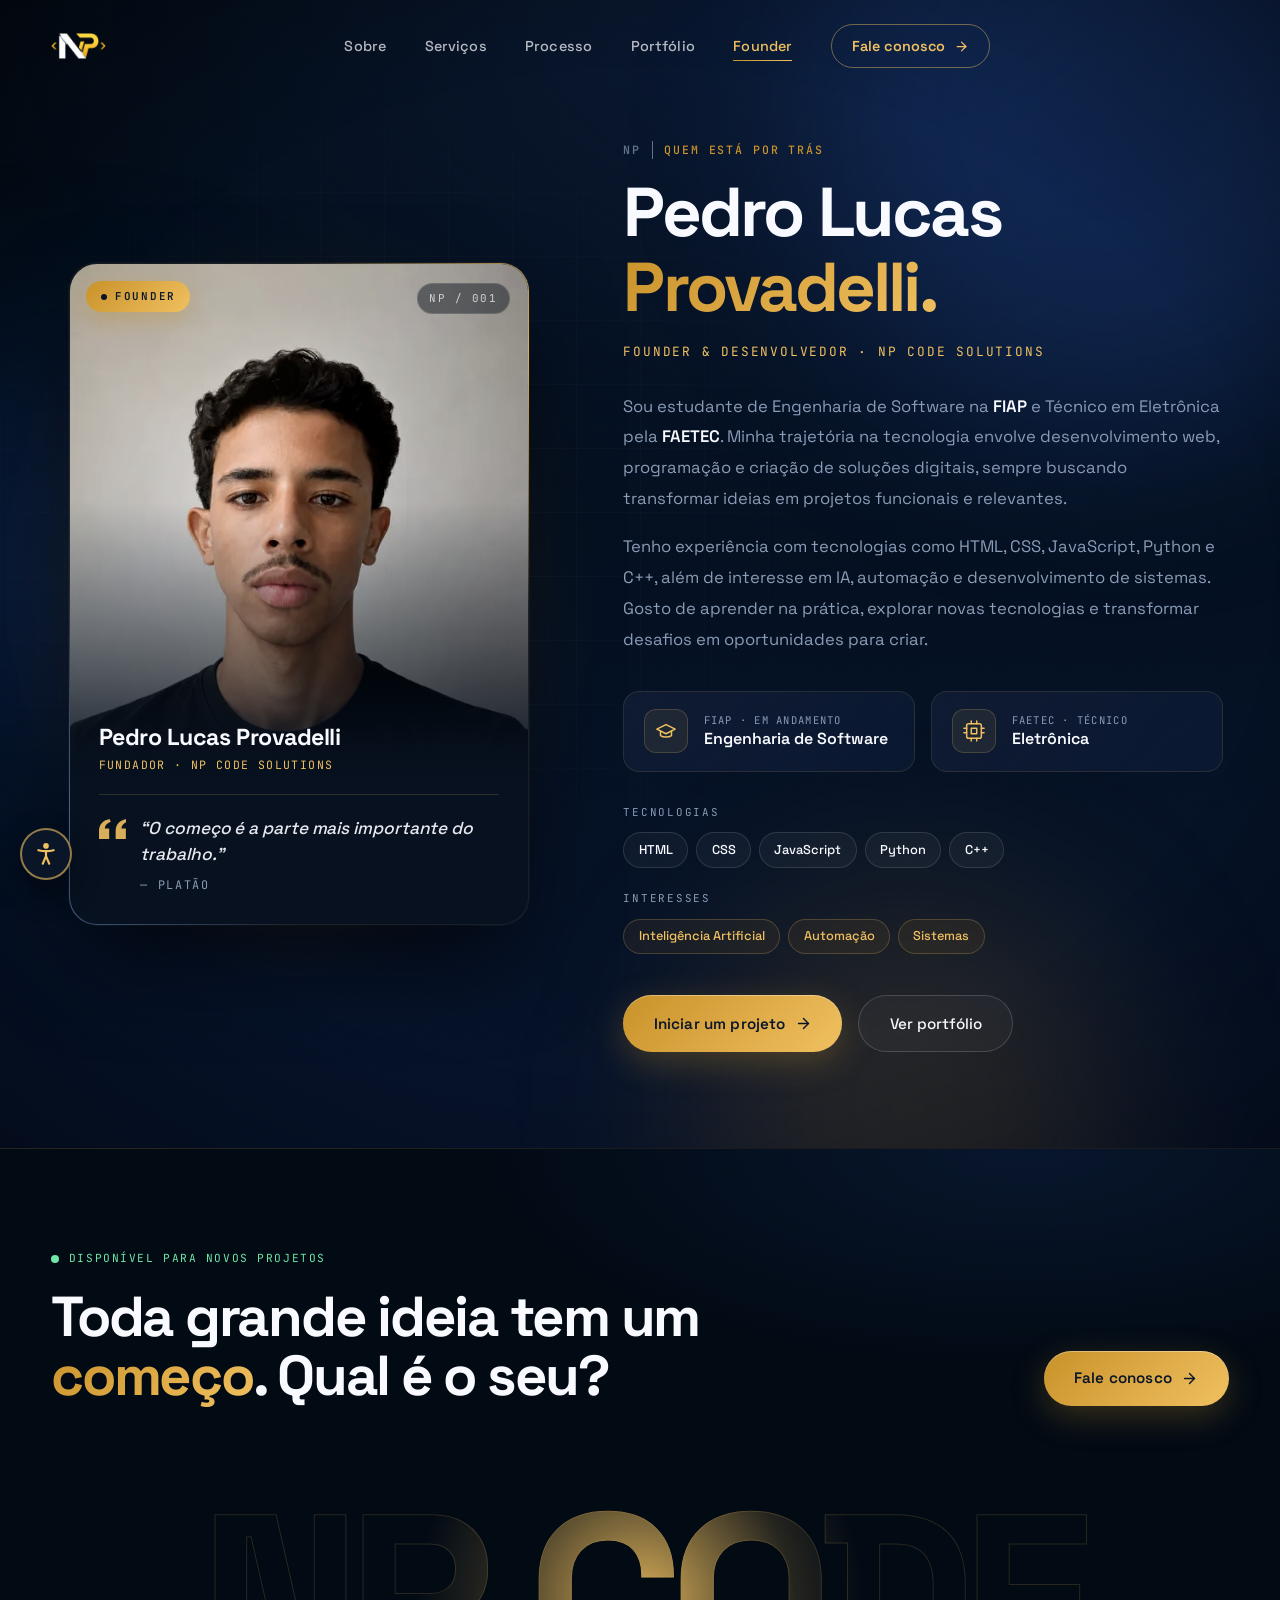
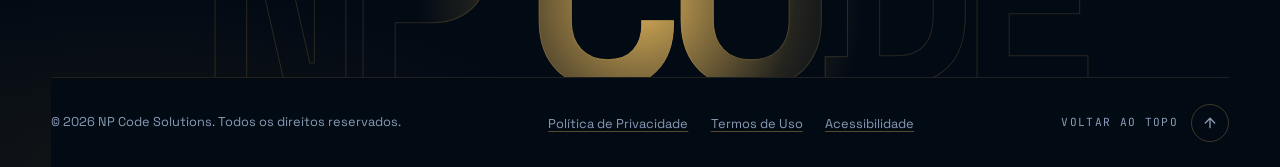
==== commit 91d06299: "Aprimoramentos na responsividade, ajustes na logo do sistema. E troca das opções do formulario e apr" ====
--- a/fundador.html
+++ b/fundador.html
@@ -2,238 +2,14 @@
 <html lang="pt-BR">
 <head>
   <meta charset="UTF-8" />
-  <meta name="viewport" content="width=device-width, initial-scale=1.0" />
+  <!-- Endereço antigo: redireciona para a URL amigável /fundador/ -->
   <title>Founder | NP Code Solutions</title>
-  <meta name="description" content="Conheça Pedro Lucas Provadelli, fundador da NP Code Solutions: estudante de Engenharia de Software na FIAP e Técnico em Eletrônica pela FAETEC." />
-  <link rel="canonical" href="https://www.npcodesolutions.com.br/fundador.html" />
-  <meta property="og:type" content="profile" />
-  <meta property="og:locale" content="pt_BR" />
-  <meta property="og:site_name" content="NP Code Solutions" />
-  <meta property="og:url" content="https://www.npcodesolutions.com.br/fundador.html" />
-  <meta property="og:title" content="Founder | NP Code Solutions" />
-  <meta property="og:description" content="Pedro Lucas Provadelli, fundador da NP Code Solutions." />
-  <meta property="og:image" content="https://www.npcodesolutions.com.br/assets/pedro.png" />
-  <link rel="icon" type="image/png" href="assets/logo.png">
-  <link rel="preconnect" href="https://fonts.googleapis.com" />
-  <link rel="preconnect" href="https://fonts.gstatic.com" crossorigin />
-  <link href="https://fonts.googleapis.com/css2?family=JetBrains+Mono:wght@400;500;600&family=Space+Grotesk:wght@300;400;500;600;700&display=swap" rel="stylesheet" />
-  <meta name="theme-color" content="#020a14" />
-  <link rel="stylesheet" href="style.css" />
-  <script>
-    /* Applies saved accessibility preferences before first paint (no flash). */
-    (function () {
-      try {
-        var p = JSON.parse(localStorage.getItem('np-a11y') || '{}');
-        var h = document.documentElement;
-        if (p.scale) h.style.fontSize = p.scale + '%';
-        ['contrast', 'motion', 'links', 'readable'].forEach(function (k) { if (p[k]) h.classList.add('a11y-' + k); });
-      } catch (e) {}
-    })();
-  </script>
+  <meta name="robots" content="noindex" />
+  <link rel="canonical" href="https://www.npcodesolutions.com.br/fundador/" />
+  <meta http-equiv="refresh" content="0; url=fundador/" />
+  <script>location.replace('fundador/' + location.hash);</script>
 </head>
 <body>
-  <a href="#conteudo" class="skip-link">Pular para o conteúdo principal</a>
-
-  <!-- NAV -->
-  <nav id="siteNav" aria-label="Navegação principal">
-    <div class="container nav-inner">
-      <a href="index.html" class="nav-logo" aria-label="NP Code Solutions, página inicial">
-        <img src="assets/logo branca.png" alt="" />
-      </a>
-      <ul class="nav-links">
-        <li><a href="index.html#sobre">Sobre</a></li>
-        <li><a href="index.html#servicos">Serviços</a></li>
-        <li><a href="index.html#processo">Processo</a></li>
-        <li><a href="index.html#portfolio">Portfólio</a></li>
-        <li><a href="fundador.html" class="active" aria-current="page">Founder</a></li>
-        <li>
-          <a href="index.html#contato" class="nav-cta">
-            Fale conosco
-            <svg viewBox="0 0 24 24" fill="none" stroke="currentColor" stroke-width="2" stroke-linecap="round" stroke-linejoin="round" aria-hidden="true"><line x1="5" y1="12" x2="19" y2="12"/><polyline points="12 5 19 12 12 19"/></svg>
-          </a>
-        </li>
-      </ul>
-      <div class="nav-right">
-        <button type="button" class="hamburger" id="hamburger" aria-label="Abrir menu" aria-expanded="false" aria-controls="mobileMenu">
-          <span aria-hidden="true"></span><span aria-hidden="true"></span><span aria-hidden="true"></span>
-        </button>
-      </div>
-    </div>
-  </nav>
-
-  <!-- MOBILE MENU -->
-  <div class="mobile-menu" id="mobileMenu" role="dialog" aria-modal="true" aria-label="Menu de navegação">
-    <a href="index.html#sobre" class="mob-link">Sobre</a>
-    <a href="index.html#servicos" class="mob-link">Serviços</a>
-    <a href="index.html#processo" class="mob-link">Processo</a>
-    <a href="index.html#portfolio" class="mob-link">Portfólio</a>
-    <a href="fundador.html" class="mob-link" aria-current="page">Founder</a>
-    <a href="index.html#contato" class="mob-link mob-cta">Contato</a>
-  </div>
-
-  <main id="conteudo" tabindex="-1">
-    <section class="founder" id="inicio" aria-labelledby="founderName">
-      <div class="hero-bg" aria-hidden="true">
-        <span class="blob blob-1"></span>
-        <span class="blob blob-2"></span>
-        <span class="blob blob-3"></span>
-        <span class="hero-grid"></span>
-        <span class="hero-noise"></span>
-      </div>
-
-      <div class="container founder-grid">
-        <!-- Portrait card -->
-        <div class="fd-card-wrap h-anim" id="fdCardWrap">
-          <figure class="fd-card" id="fdCard">
-            <div class="fd-photo">
-              <img src="assets/pedro.png" alt="Retrato de Pedro Lucas Provadelli, fundador da NP Code Solutions" width="1086" height="1448" fetchpriority="high" />
-              <span class="fd-shine" aria-hidden="true"></span>
-            </div>
-            <span class="fd-badge"><i aria-hidden="true"></i>Founder</span>
-            <span class="fd-mono" aria-hidden="true">NP / 001</span>
-            <figcaption class="fd-body">
-              <span class="fd-plate">
-                <strong>Pedro Lucas Provadelli</strong>
-                <span>Fundador · NP Code Solutions</span>
-              </span>
-              <blockquote class="fd-quote">
-                <svg class="fd-quote-mark" aria-hidden="true" focusable="false" viewBox="0 0 32 24" fill="currentColor"><path d="M0 24V14.4C0 6.6 4.3 1.8 12.4 0l1.5 3.2C9.3 4.7 7.1 7.6 6.8 11.2H12V24H0Zm19.6 0V14.4C19.6 6.6 23.9 1.8 32 0l1.5 3.2c-4.6 1.5-6.8 4.4-7.1 8H31.6V24H19.6Z"/></svg>
-                <p>“O começo é a parte mais importante do trabalho.”</p>
-                <cite>— Platão</cite>
-              </blockquote>
-            </figcaption>
-          </figure>
-        </div>
-
-        <!-- Bio -->
-        <div class="fd-text">
-          <span class="section-label h-anim"><b>NP</b> Quem está por trás</span>
-          <h1 id="founderName">
-            <span class="line"><span>Pedro Lucas</span></span>
-            <span class="line"><span><em class="gold">Provadelli.</em></span></span>
-          </h1>
-          <p class="fd-role h-anim">Founder &amp; Desenvolvedor · NP Code Solutions</p>
-
-          <div class="fd-bio h-anim">
-            <p>Sou estudante de Engenharia de Software na <strong>FIAP</strong> e Técnico em Eletrônica pela <strong>FAETEC</strong>. Minha trajetória na tecnologia envolve desenvolvimento web, programação e criação de soluções digitais, sempre buscando transformar ideias em projetos funcionais e relevantes.</p>
-            <p>Tenho experiência com tecnologias como HTML, CSS, JavaScript, Python e C++, além de interesse em IA, automação e desenvolvimento de sistemas. Gosto de aprender na prática, explorar novas tecnologias e transformar desafios em oportunidades para criar.</p>
-          </div>
-
-          <ul class="fd-creds h-anim" aria-label="Formação">
-            <li class="fd-cred spot">
-              <span class="fd-cred-icon" aria-hidden="true"><svg viewBox="0 0 24 24" fill="none" stroke="currentColor" stroke-width="1.6" stroke-linecap="round" stroke-linejoin="round"><path d="M22 10 12 5 2 10l10 5 10-5z"/><path d="M6 12v5c3 2 9 2 12 0v-5"/></svg></span>
-              <span>
-                <small>FIAP · Em andamento</small>
-                <strong>Engenharia de Software</strong>
-              </span>
-            </li>
-            <li class="fd-cred spot">
-              <span class="fd-cred-icon" aria-hidden="true"><svg viewBox="0 0 24 24" fill="none" stroke="currentColor" stroke-width="1.6" stroke-linecap="round" stroke-linejoin="round"><rect x="4" y="4" width="16" height="16" rx="2"/><rect x="9" y="9" width="6" height="6"/><path d="M9 1v3M15 1v3M9 20v3M15 20v3M20 9h3M20 14h3M1 9h3M1 14h3"/></svg></span>
-              <span>
-                <small>FAETEC · Técnico</small>
-                <strong>Eletrônica</strong>
-              </span>
-            </li>
-          </ul>
-
-          <div class="fd-stack h-anim">
-            <div>
-              <span class="fd-stack-label" id="fdTechLabel">Tecnologias</span>
-              <ul class="fd-tags" aria-labelledby="fdTechLabel">
-                <li>HTML</li><li>CSS</li><li>JavaScript</li><li>Python</li><li>C++</li>
-              </ul>
-            </div>
-            <div>
-              <span class="fd-stack-label" id="fdInterestLabel">Interesses</span>
-              <ul class="fd-tags fd-tags-alt" aria-labelledby="fdInterestLabel">
-                <li>Inteligência Artificial</li><li>Automação</li><li>Sistemas</li>
-              </ul>
-            </div>
-          </div>
-
-          <div class="hero-actions fd-actions h-anim">
-            <a href="index.html#contato" class="btn-primary magnetic">
-              Iniciar um projeto
-              <svg viewBox="0 0 24 24" fill="none" stroke="currentColor" stroke-width="2" stroke-linecap="round" stroke-linejoin="round" aria-hidden="true"><line x1="5" y1="12" x2="19" y2="12"/><polyline points="12 5 19 12 12 19"/></svg>
-            </a>
-            <a href="index.html#portfolio" class="btn-ghost magnetic">Ver portfólio</a>
-          </div>
-        </div>
-      </div>
-    </section>
-  </main>
-
-  <!-- FOOTER -->
-  <footer class="site-footer fd-footer" id="siteFooter">
-    <div class="container footer-cta reveal">
-      <div>
-        <span class="avail"><i aria-hidden="true"></i>Disponível para novos projetos</span>
-        <h2>Toda grande ideia tem um <span class="gold">começo</span>. Qual é o seu?</h2>
-      </div>
-      <a href="index.html#contato" class="btn-primary magnetic">
-        Fale conosco
-        <svg viewBox="0 0 24 24" fill="none" stroke="currentColor" stroke-width="2" stroke-linecap="round" stroke-linejoin="round" aria-hidden="true"><line x1="5" y1="12" x2="19" y2="12"/><polyline points="12 5 19 12 12 19"/></svg>
-      </a>
-    </div>
-
-    <div class="footer-wordmark" id="footerWordmark" aria-hidden="true">NP CODE</div>
-
-    <div class="container footer-bottom">
-      <p class="footer-copy">© 2026 NP Code Solutions. Todos os direitos reservados.</p>
-      <ul class="footer-legal">
-        <li><a href="index.html#politica-de-privacidade">Política de Privacidade</a></li>
-        <li><a href="index.html#termos-de-uso">Termos de Uso</a></li>
-        <li><button type="button" class="footer-a11y" data-open-a11y>Acessibilidade</button></li>
-      </ul>
-      <a href="#inicio" class="to-top">
-        Voltar ao topo
-        <span class="to-top-icon" aria-hidden="true"><svg aria-hidden="true" focusable="false" viewBox="0 0 24 24" fill="none" stroke="currentColor" stroke-width="2" stroke-linecap="round" stroke-linejoin="round"><line x1="12" y1="19" x2="12" y2="5"/><polyline points="5 12 12 5 19 12"/></svg></span>
-      </a>
-    </div>
-  </footer>
-
-  <!-- ACCESSIBILITY PANEL -->
-  <div class="a11y" id="a11y">
-    <button type="button" class="a11y-fab" id="a11yToggle" aria-expanded="false" aria-controls="a11yPanel" aria-label="Opções de acessibilidade">
-      <svg aria-hidden="true" focusable="false" viewBox="0 0 24 24" fill="none" stroke="currentColor" stroke-width="2" stroke-linecap="round" stroke-linejoin="round"><circle cx="12" cy="4.5" r="1.6" fill="currentColor"/><path d="M5 8.5c2.3.6 4.6.9 7 .9s4.7-.3 7-.9"/><path d="M12 9.4v4.6"/><path d="m9 21 3-7 3 7"/></svg>
-    </button>
-    <div class="a11y-panel" id="a11yPanel" role="region" aria-labelledby="a11yTitle" hidden>
-      <div class="a11y-head">
-        <h2 id="a11yTitle">Acessibilidade</h2>
-        <button type="button" class="a11y-close" id="a11yClose" aria-label="Fechar opções de acessibilidade">
-          <svg aria-hidden="true" focusable="false" viewBox="0 0 24 24" fill="none" stroke="currentColor" stroke-width="2" stroke-linecap="round"><line x1="18" y1="6" x2="6" y2="18"/><line x1="6" y1="6" x2="18" y2="18"/></svg>
-        </button>
-      </div>
-      <div class="a11y-group" role="group" aria-labelledby="a11yFontLabel">
-        <span class="a11y-label" id="a11yFontLabel">Tamanho do texto</span>
-        <div class="a11y-scale">
-          <button type="button" data-a11y-scale="-1" aria-label="Diminuir texto">A−</button>
-          <output id="a11yScaleValue" aria-live="polite">100%</output>
-          <button type="button" data-a11y-scale="1" aria-label="Aumentar texto">A+</button>
-        </div>
-      </div>
-      <div class="a11y-options">
-        <button type="button" class="a11y-opt" data-a11y-toggle="contrast" aria-pressed="false">
-          <svg aria-hidden="true" focusable="false" viewBox="0 0 24 24" fill="none" stroke="currentColor" stroke-width="2"><circle cx="12" cy="12" r="9"/><path d="M12 3v18a9 9 0 0 0 0-18z" fill="currentColor"/></svg>
-          Alto contraste
-        </button>
-        <button type="button" class="a11y-opt" data-a11y-toggle="motion" aria-pressed="false">
-          <svg aria-hidden="true" focusable="false" viewBox="0 0 24 24" fill="currentColor"><rect x="6" y="5" width="4" height="14" rx="1"/><rect x="14" y="5" width="4" height="14" rx="1"/></svg>
-          Pausar animações
-        </button>
-        <button type="button" class="a11y-opt" data-a11y-toggle="links" aria-pressed="false">
-          <svg aria-hidden="true" focusable="false" viewBox="0 0 24 24" fill="none" stroke="currentColor" stroke-width="2" stroke-linecap="round"><path d="M6 4v7a6 6 0 0 0 12 0V4"/><line x1="4" y1="21" x2="20" y2="21"/></svg>
-          Destacar links
-        </button>
-        <button type="button" class="a11y-opt" data-a11y-toggle="readable" aria-pressed="false">
-          <svg aria-hidden="true" focusable="false" viewBox="0 0 24 24" fill="none" stroke="currentColor" stroke-width="2" stroke-linecap="round"><polyline points="4 7 4 4 20 4 20 7"/><line x1="9" y1="20" x2="15" y2="20"/><line x1="12" y1="4" x2="12" y2="20"/></svg>
-          Fonte legível
-        </button>
-      </div>
-      <button type="button" class="a11y-reset" id="a11yReset">Restaurar padrão</button>
-    </div>
-  </div>
-
-  <script src="script.js"></script>
+  <p><a href="fundador/">Ir para a página do Founder</a></p>
 </body>
 </html>
